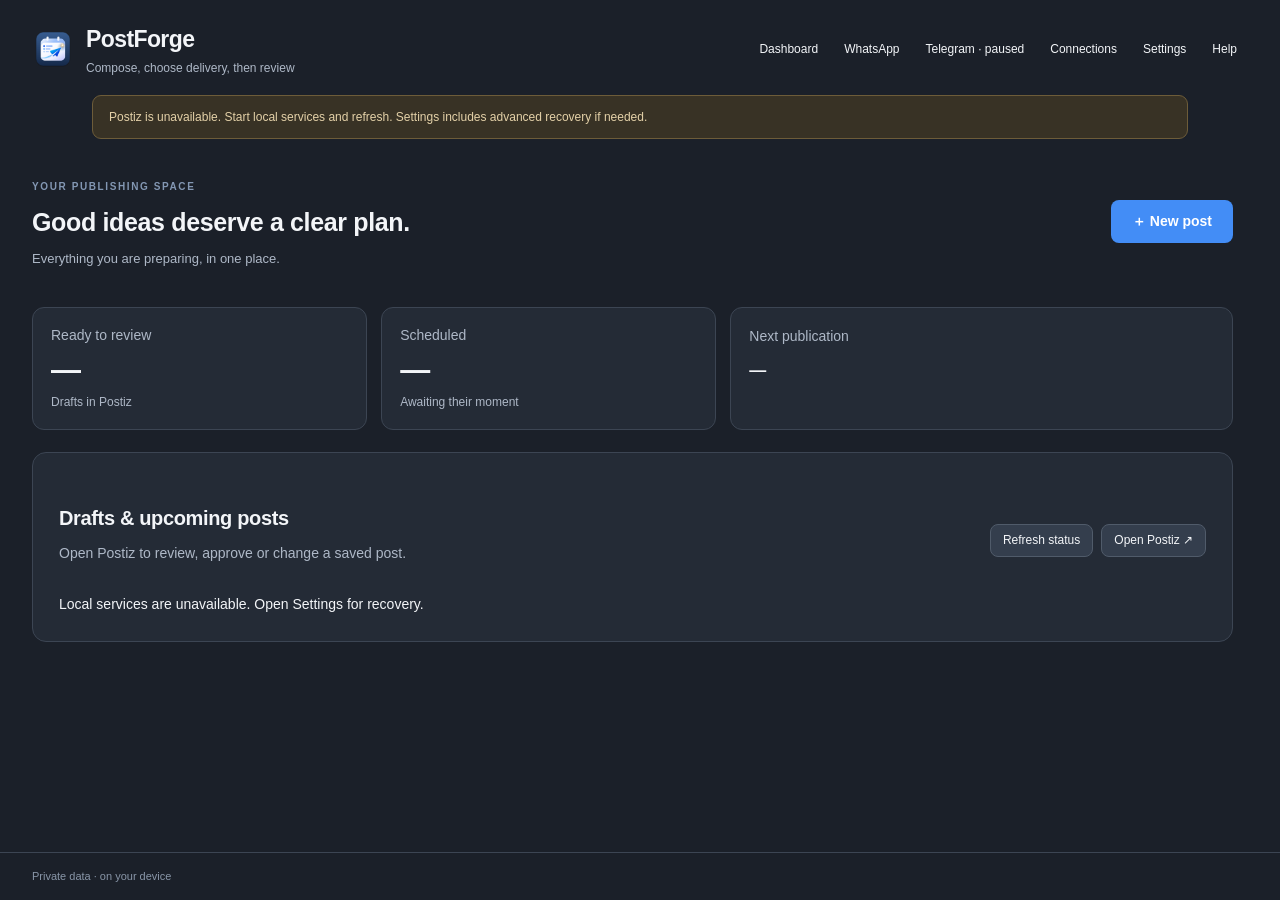
==== desktop/ui/index.html @ 0b1eefd8 "Open bundled Help directly with loading and retry feedback" ====
<!-- Copyright © 2026 Isaac Mateo Sarzosa Valencia and contributors. -->
<!-- SPDX-License-Identifier: GPL-3.0-or-later -->
<!doctype html>
<html lang="en">
<head>
  <meta charset="utf-8">
  <meta name="viewport" content="width=device-width,initial-scale=1">
  <title>PostForge Desktop</title>
  <link rel="stylesheet" href="style.css">
  <script src="dialogs.js" defer></script>
  <script src="media-preview.js" defer></script>
  <script src="network-links.js" defer></script>
  <script src="completion-timer.js" defer></script>
  <script src="app.js" defer></script>
</head>
<body>
<header>
  <div class="brand"><img src="mark.png" alt=""><div><h1>PostForge</h1><p id="subtitle"></p></div></div>
  <div class="tools">

    <button id="go-home" data-en="Dashboard" data-es="Inicio"></button><button id="whatsapp-open">WhatsApp</button><button id="telegram-open">Telegram</button><button id="connections-open" data-en="Connections" data-es="Conexiones"></button><button id="settings-open" data-en="Settings" data-es="Ajustes"></button><button id="help"></button>
  </div>
</header>
<nav id="steps" aria-label="Workflow"></nav>
<div id="notice" role="status" hidden></div>
<div id="baking-visual" role="status" aria-live="polite" hidden>
<svg viewBox="0 0 96 76" aria-hidden="true">
<g class="mix-whisk"><path d="M66 7 47 35 M70 10 51 38 M48 32C29 30 30 51 42 50C54 49 58 36 48 32Z M48 32C37 35 34 47 42 50 M48 32C49 40 46 47 42 50"/></g>
<path class="mix-bowl" d="M19 37C22 58 32 66 48 66S74 58 77 37"/>
<ellipse class="mix-rim" cx="48" cy="37" rx="29" ry="6"/>
<path class="mix-swirl" d="M27 39Q48 48 69 39"/>
<g class="mix-sparks"><path d="m18 14 1.5 4.5L24 20l-4.5 1.5L18 26l-1.5-4.5L12 20l4.5-1.5Z"/><path d="m80 22 1 3 3 1-3 1-1 3-1-3-3-1 3-1Z"/><path d="m40 6 1 3 3 1-3 1-1 3-1-3-3-1 3-1Z"/></g>
</svg><div><strong data-en="Baking your idea" data-es="Horneando tu idea"></strong><span data-en="Finding the right words" data-es="Buscando las palabras precisas"></span></div>
</div>
<main>
<button id="public-access-warning" class="callout" hidden></button>
<section id="home" class="page">
  <div class="home-banner"><div><span class="eyebrow" data-en="YOUR PUBLISHING SPACE" data-es="TU ESPACIO DE PUBLICACIÓN"></span><h2 data-en="Good ideas deserve a clear plan." data-es="Las buenas ideas merecen un buen plan."></h2><p data-en="Everything you are preparing, in one place." data-es="Todo lo que estás preparando, en un solo lugar."></p></div><button id="start-post" class="primary" data-en="＋ New post" data-es="＋ Nueva publicación"></button></div>
  <div id="health" class="health-row" aria-live="polite"></div>
  <div class="overview-grid">
    <button id="show-drafts" class="stat"><span data-en="Ready to review" data-es="Por revisar"></span><strong id="dash-drafts">—</strong><small data-en="Drafts in Postiz" data-es="Borradores en Postiz"></small></button>
    <button id="show-queue" class="stat"><span data-en="Scheduled" data-es="Programadas"></span><strong id="dash-queue">—</strong><small data-en="Awaiting their moment" data-es="Esperando su momento"></small></button>
    <div class="stat"><span data-en="Next publication" data-es="Próxima publicación"></span><strong id="dash-next" class="next-date">—</strong><small id="dash-updated"></small></div>
  </div>
  <details id="status-card" class="card" hidden><summary><span data-en="WhatsApp Status · review & approval" data-es="Estados de WhatsApp · revisión y aprobación"></span> <span id="status-count"></span></summary><div id="dashboard-status"></div><button id="wa-receipts" aria-expanded="false" aria-controls="wa-receipt-history" data-en="View delivery receipts" data-es="Ver recibos de entrega"></button><section id="wa-receipt-history" hidden>
<div class="history-filters"><label><span data-en="Period" data-es="Período"></span><select id="receipt-period"><option value="30" data-en="Last 30 days" data-es="Últimos 30 días"></option><option value="7" data-en="Last 7 days" data-es="Últimos 7 días"></option><option value="all" data-en="All saved history" data-es="Todo el historial guardado"></option></select></label>
<label><span data-en="Type" data-es="Tipo"></span><select id="receipt-kind"><option value="all" data-en="All types" data-es="Todos los tipos"></option><option value="video">Video</option><option value="image" data-en="Image" data-es="Imagen"></option><option value="text" data-en="Text" data-es="Texto"></option></select></label></div>
<div id="receipt-rows" aria-live="polite"></div><div class="history-pagination"><button id="receipt-prev" data-en="Previous" data-es="Anterior"></button><span id="receipt-page"></span><button id="receipt-next" data-en="Next" data-es="Siguiente"></button></div>
<p class="hint" data-en="Views depend on read receipts being enabled on both phones." data-es="Las vistas dependen de que ambos teléfonos tengan activadas las confirmaciones de lectura."></p></section></details>
  <article class="card"><div class="media-heading"><div><h2 data-en="Drafts & upcoming posts" data-es="Borradores y próximas publicaciones"></h2><p data-en="Open Postiz to review, approve or change a saved post." data-es="Abre Postiz para revisar, aprobar o cambiar una publicación guardada."></p></div><div class="dashboard-actions"><button id="reconnect"></button><button id="home-calendar" data-en="Open Postiz ↗" data-es="Abrir Postiz ↗"></button></div></div><div id="dashboard-posts" class="post-list"></div></article>
</section>

<section id="compose" class="page" hidden>
  <div class="workspace">
    <article class="card">
      <div class="section-title"><span class="number">1</span><div>
        <h2 data-en="What are we sharing?" data-es="¿Qué vamos a compartir?"></h2>
        <p data-en="Start with your message. Attach media if this post needs it." data-es="Empieza por tu mensaje. Adjunta archivos si esta publicación los necesita."></p>
      </div></div>
      <fieldset><legend data-en="Caption mode" data-es="Tipo de texto"></legend>
        <div class="segmented">
          <label><input type="radio" name="mode" value="idea" checked><span data-en="Generate a caption" data-es="Generar un texto"></span></label>
          <label><input type="radio" name="mode" value="exact"><span data-en="Use my caption" data-es="Usar mi texto"></span></label>
        </div>
      </fieldset>
      <label for="body" id="body-label"></label>
      <textarea id="body" rows="5"></textarea>
      <p class="hint" id="mode-hint"></p>
      <div class="media-heading"><h3 data-en="Media · optional" data-es="Archivos · opcional"></h3>
        <div><button id="add-media"></button><button id="clear-media"></button></div>
      </div>
      <div id="drop-zone" tabindex="0"><p id="drop-label"></p><ul id="media-list"></ul></div>
      <div id="media-preview-pane" class="media-preview" hidden>
<div class="media-preview-heading"><strong data-en="Media preview" data-es="Vista previa"></strong><select id="preview-file" aria-label="Preview file" hidden></select></div>
<video id="video-preview" controls playsinline preload="metadata" hidden></video><img id="image-preview" alt="Selected media" hidden>
<div class="media-preview-caption"><span id="media-preview-info"></span><button id="use-current-frame" data-en="Use current frame as cover" data-es="Usar este fotograma como portada" hidden></button></div>
</div>

    </article>
    <aside class="card quiet">
      <h2 data-en="A review comes first" data-es="Primero revisas"></h2>
      <ol>
        <li data-en="Write an idea or your finished caption." data-es="Escribe una idea o el texto terminado."></li>
        <li data-en="Choose destinations, time and formats." data-es="Elige destinos, hora y formatos."></li>
        <li data-en="Review before creating drafts or scheduling." data-es="Revisa antes de crear borradores o programar."></li>
      </ol>
      <div class="creative-note"><span>✦ ✧ ✦</span><h3 data-en="Your voice. A little spark." data-es="Tu voz. Un toque de chispa."></h3><p data-en="Bake a fresh caption, or keep the words you already love. Nothing leaves without your review." data-es="Hornea un texto nuevo o conserva las palabras que ya te encantan. Tú revisas antes de continuar."></p></div>
    </aside>
  </div>
</section>
<section id="delivery" class="page" hidden>
  <article class="card">
    <div class="section-title"><span class="number">2</span><div>
      <h2 data-en="Where and when?" data-es="¿Dónde y cuándo?"></h2>
      <p data-en="These choices become the plan you will review." data-es="Estas opciones forman el plan que vas a revisar."></p>
    </div></div>
    <div id="text-warning" class="callout" hidden></div>
    <fieldset><legend data-en="Destinations" data-es="Destinos"></legend><div id="destinations" class="destination-grid"></div><button id="select-all"></button></fieldset>
    <div class="form-grid">
      <label><span data-en="Local date and time" data-es="Fecha y hora local"></span><input id="post-at" type="datetime-local"><small id="zone"></small><button id="asap" type="button" data-en="Soon · +10 min" data-es="Pronto · +10 min"></button></label>
      <label><span data-en="Formats" data-es="Formatos"></span>
        <select id="placement">
          <option value="both" data-en="Posts and stories where supported" data-es="Publicaciones e historias compatibles"></option>
          <option value="feed" data-en="Posts only" data-es="Solo publicaciones"></option>
          <option value="story" data-en="Stories only" data-es="Solo historias"></option>
        </select>
      </label>
    </div>
    <div class="form-grid" id="network-options">
      <label id="youtube-options"><span data-en="YouTube format" data-es="Formato de YouTube"></span><select id="youtube-mode"><option value="auto" data-en="Automatic · vertical Shorts / horizontal video" data-es="Automático · vertical Short / horizontal video"></option><option value="shorts" data-en="Shorts · trim to 2:59 if longer" data-es="Shorts · recorta a 2:59 si dura más"></option><option value="regular" data-en="Regular video · no trim" data-es="Video normal · sin recortar"></option></select><small id="youtube-route-hint"></small></label>
      <label id="wa-text-options"><span data-en="WhatsApp text Status background" data-es="Fondo del Estado de texto de WhatsApp"></span><input id="wa-background" type="color" value="#128C7E"><small data-en="Applies to text-only Status, after approval." data-es="Se aplica a los Estados solo de texto, después de aprobarlos."></small></label>
    </div>
    <details>
      <summary data-en="Caption and cover options" data-es="Opciones del texto y la portada"></summary>
      <div class="form-grid">
        <label><span data-en="Business hashtag · optional" data-es="Etiqueta del negocio · opcional"></span><input id="final-tag" type="text"><small data-en="Added after the other relevant hashtags." data-es="Se añade después de las otras etiquetas del tema."></small></label>
        <div id="cover-options">
          <label for="cover-second" data-en="Cover frame · seconds" data-es="Fotograma de portada · segundos"></label>
          <input id="cover-second" type="number" min="0" step=".1" placeholder="12.5">
          <div class="actions"><button id="cover-image"></button><button id="cover-clear"></button></div>
          <small id="cover-name"></small>
<div id="cover-preview-box" class="cover-preview"><img id="cover-preview" alt="Selected cover" hidden><p id="cover-preview-status" role="status"></p></div>
        </div>
      </div>
    </details>

  </article>
</section>
<section id="review" class="page" hidden>
  <div class="workspace review-grid">
    <article class="card">
      <div class="section-title"><span class="number">3</span><h2 data-en="Review the plan" data-es="Revisa el plan"></h2></div>
      <div id="plan-meta"></div>
      <label><span data-en="Publication date and time" data-es="Fecha y hora de publicación"></span><input id="review-post-at" type="datetime-local"></label>
      <div class="actions wrap"><button id="review-save-time" data-en="Update time" data-es="Actualizar hora"></button><button id="review-asap" data-en="In 10 minutes" data-es="En 10 minutos"></button></div>
      <small data-en="Changing the time keeps your captions, title and cover." data-es="Cambiar la hora conserva los textos, el título y la portada."></small><div id="warnings"></div><button id="edit-inputs"></button>
    </article>
    <article class="card">
      <div class="copy-toolbar"><h2 data-en="Caption" data-es="Texto"></h2><div>
        <button id="previous" aria-label="Previous caption">‹</button><span id="version"></span><button id="next" aria-label="Next caption">›</button>
      </div></div>
      <div id="copy"></div>
      <div id="caption-editor" hidden><textarea id="edited" rows="7"></textarea><div class="actions"><button id="save-caption"></button><button id="cancel-edit"></button></div></div>
      <div class="actions wrap"><button id="another"></button><button id="edit-caption"></button></div>
      <div class="finish">
        <p data-en="Choose how this plan should continue." data-es="Elige cómo quieres continuar con este plan."></p>

        <small data-en="Drafts require a separate WhatsApp approval. Schedule directly approves all selected destinations." data-es="Los borradores requieren aprobar WhatsApp por separado. Programar directamente aprueba todos los destinos seleccionados."></small>
      </div>
    </article>
  </div>
</section>
<section id="receipt" class="page" hidden>
  <article class="card">
    <div class="success-mark" aria-hidden="true">✓</div><h2 id="receipt-title" tabindex="-1"></h2><div id="receipt-content"></div>
    <div id="receipt-return" hidden><p id="receipt-countdown" aria-live="off"></p><progress id="receipt-progress" max="8" value="8" aria-label="Return to dashboard"></progress><button id="receipt-stay" data-en="Stay here" data-es="Quedarme aquí"></button></div>
    <div class="actions wrap"><button id="receipt-dashboard" class="primary" data-en="Go to Dashboard" data-es="Ir al inicio"></button><button id="new-plan"></button><button id="calendar"></button><button id="approve-status"></button></div>
  </article>
</section>
</main>
<section id="workflow-actions" aria-label="Next step" hidden>
  <div><strong id="workflow-next-title"></strong><small id="workflow-next-detail"></small></div>
  <div id="compose-actions" class="actions"><button id="to-delivery" class="primary"></button></div>
  <div id="delivery-actions" class="actions"><button id="back-compose"></button><button id="bake" class="primary"></button></div>
  <div id="review-actions" class="actions wrap"><button id="create" class="primary"></button><button id="schedule"></button></div>
</section>
<div id="selection-feedback" role="status" aria-live="polite" hidden></div>
<footer><span id="workspace-status"></span><button id="new"></button></footer>
<dialog hidden role="dialog" id="network-dialog" aria-labelledby="network-title">
<h2 id="network-title" data-en="Public URL & tunnel" data-es="URL pública y túnel"></h2>
<p data-en="The gateway login remains enabled for every provider. Switching the URL signs you out of the gateway and requires updating OAuth callbacks in your developer apps." data-es="El acceso del gateway se mantiene con cualquier proveedor. Cambiar la URL cierra la sesión del gateway y requiere actualizar las URL de redirección OAuth en tus apps de desarrollador."></p>
<div id="network-result" class="callout" role="status"></div>
<div class="settings-field"><label for="network-current" data-en="Current public URL" data-es="URL pública actual"></label><span class="url-copy-row"><input id="network-current" readonly><button id="network-copy" type="button" data-en="Copy link" data-es="Copiar enlace"></button></span></div>
<p id="network-detected" class="hint" hidden></p>
<p id="network-copy-feedback" class="copy-feedback" role="status" aria-live="polite" aria-atomic="true"></p>
<label class="settings-field"><span data-en="Provider" data-es="Proveedor"></span><select id="network-provider"><option value="trycloudflare" data-en="TryCloudflare · temporary URL" data-es="TryCloudflare · URL temporal"></option><option value="cloudflare" data-en="Cloudflare · my own domain" data-es="Cloudflare · mi propio dominio"></option><option value="ngrok">ngrok</option></select></label>
<p id="network-hint" class="hint"></p>
<div id="network-custom-fields" hidden>
<label class="settings-field"><span data-en="Your domain · saved when switching back" data-es="Tu dominio · se conserva al volver al modo temporal"></span><input id="network-domain" placeholder="https://postiz.example.com" autocomplete="off"></label>
<label class="settings-field"><span data-en="Cloudflare tunnel token · blank keeps the saved token" data-es="Token del túnel de Cloudflare · déjalo vacío para conservar el guardado"></span><input id="network-token" type="password" autocomplete="new-password"></label>
<p data-en="Create a named tunnel in Cloudflare and route your hostname to http://postforge-gateway:8080. This setup requires a domain on Cloudflare. The token stays private and travels in encrypted backups." data-es="Crea un túnel con nombre en Cloudflare y dirige tu dominio a http://postforge-gateway:8080. Esta opción requiere un dominio en Cloudflare. El token permanece privado y se incluye en los respaldos cifrados."></p></div>
<label id="network-ngrok-fields" class="settings-field" hidden><span data-en="Saved ngrok hostname" data-es="Dominio guardado de ngrok"></span><input id="network-ngrok-domain" autocomplete="off"></label>
<details><summary data-en="OAuth callbacks after a URL change" data-es="Redirecciones OAuth después de cambiar la URL"></summary><p data-en="Existing channel tokens may remain usable, but reconnecting requires the new redirect URI in each provider console. Updating the URL here cannot edit Google, Meta or TikTok developer settings for you." data-es="Los tokens existentes pueden seguir funcionando, pero para reconectar necesitas la nueva URI de redirección en cada consola. Cambiar la URL aquí no modifica por sí solo las apps de Google, Meta o TikTok."></p><div id="network-callbacks"></div></details>
<div class="actions wrap"><button id="network-check" data-en="Check access" data-es="Comprobar acceso"></button><button id="network-rotate" data-en="Rotate temporary URL" data-es="Rotar URL temporal"></button><button id="network-apply" class="primary" data-en="Apply configuration" data-es="Aplicar configuración"></button><button id="network-close" data-en="Done" data-es="Listo"></button></div>
</dialog>
<dialog hidden role="dialog" id="app-settings" aria-labelledby="settings-title">
<h2 id="settings-title" data-en="Settings & connections" data-es="Ajustes y conexiones"></h2>
<div class="settings-row"><label for="language" data-en="Language" data-es="Idioma"></label><select id="language" aria-label="Language"><option value="en">English</option><option value="es">Español (Ecuador)</option></select></div>
<div class="settings-row"><div><strong data-en="Public access" data-es="Acceso público"></strong><small data-en="Tunnel provider, URL rotation and your own domain" data-es="Proveedor del túnel, rotación de URL y dominio propio"></small></div><button id="network-open" data-en="Configure network" data-es="Configurar red"></button></div>
<div class="settings-section"><h3 data-en="App & data" data-es="App y datos"></h3>
<div class="settings-row"><div><strong data-en="Updates" data-es="Actualizaciones"></strong><small data-en="Check the app and local services" data-es="Revisa la app y los servicios locales"></small></div><button id="updates-open" data-en="Check for updates" data-es="Buscar actualizaciones"></button></div>
<div class="settings-row"><div><strong data-en="Backup & Move" data-es="Respaldo y traslado"></strong><small data-en="Export or restore an encrypted backup" data-es="Exporta o restaura un respaldo cifrado"></small></div><div class="actions"><button id="backup-open" data-en="Create backup" data-es="Crear respaldo"></button><button id="backup-import-open" data-en="Restore backup" data-es="Restaurar respaldo"></button></div></div>
<div class="settings-row"><div><strong data-en="Drafts & queue" data-es="Borradores y cola"></strong><small data-en="Review unpublished items before removing them" data-es="Revisa los elementos pendientes antes de eliminarlos"></small></div><button id="cleanup"></button></div>
</div>
<details><summary data-en="Advanced · installation folder" data-es="Avanzado · carpeta de instalación"></summary><p data-en="Locate an existing PostForge installation folder only. To open a .pfbackup file, use Restore backup above. Services, credentials and media must belong to the same installation." data-es="Localiza únicamente una carpeta de instalación existente de PostForge. Para abrir un archivo .pfbackup, usa Restaurar respaldo arriba. Los servicios, las credenciales y los archivos deben pertenecer a la misma instalación."></p><button id="workspace"></button><p id="storage-location" class="hint"></p></details>
<div class="actions end"><button id="settings-close" data-en="Done" data-es="Listo"></button></div>
</dialog>
<dialog hidden role="dialog" id="whatsapp-settings" aria-labelledby="whatsapp-title">
<h2 id="whatsapp-title" data-en="Connect WhatsApp" data-es="Conecta WhatsApp"></h2>
<div id="wa-state" class="callout" role="status"></div>
<p data-en="On your phone: WhatsApp → Settings → Linked devices → Link a device. Scan the QR here. An existing working session is kept." data-es="En tu teléfono: WhatsApp → Ajustes → Dispositivos vinculados → Vincular un dispositivo. Escanea el QR aquí. Se conserva una sesión que ya funciona."></p>
<img id="wa-qr" alt="WhatsApp pairing QR" hidden><div id="wa-feedback" role="status"></div>
<details class="audience-settings"><summary data-en="Status audience" data-es="Audiencia de los Estados"></summary>
<p class="hint" data-en="The default applies to new plans. Already queued plans keep their audience. Sending to all contacts can take several minutes per video segment." data-es="El valor predeterminado se aplica a los planes nuevos. Los que ya están en cola conservan su audiencia. El envío a todos los contactos puede tardar varios minutos por cada parte del video."></p>
<label for="wa-audience" data-en="Default audience" data-es="Audiencia predeterminada"></label><select id="wa-audience"><option value="all" data-en="All contacts" data-es="Todos los contactos"></option><option value="test" data-en="Selected contacts" data-es="Contactos seleccionados"></option></select>
<label id="wa-recipient-field"><span data-en="Phone numbers with country code · separated by commas" data-es="Números con código de país · separados por comas"></span><textarea id="wa-recipients" rows="2" placeholder="+593…"></textarea></label>
<button id="wa-audience-save" data-en="Save audience" data-es="Guardar audiencia"></button><p id="wa-audience-result" role="status"></p></details>
<div class="actions between"><button id="wa-refresh" data-en="Get / refresh QR" data-es="Obtener / renovar QR"></button><button id="wa-close" data-en="Done" data-es="Listo"></button></div>
</dialog>

<dialog hidden role="dialog" id="modal" aria-labelledby="modal-title">
  <h2 id="modal-title"></h2><div id="modal-body"></div>
  <div class="actions end"><button id="modal-cancel"></button><button id="modal-confirm" class="primary"></button></div>
</dialog>
<dialog hidden role="dialog" id="telegram-settings" aria-labelledby="telegram-title">
  <h2 id="telegram-title" data-en="Telegram · your installation" data-es="Telegram · tu instalación"></h2>
  <div id="telegram-feedback" role="status"></div>
  <div class="telegram-body">
  <p data-en="Optional. Use your own dedicated bot; PostForge has no shared global bot. Only the private owner selected here can control it." data-es="Opcional. Usa tu propio bot dedicado; PostForge no tiene un bot global compartido. Solo la cuenta privada que elijas aquí podrá controlarlo."></p>
  <div id="telegram-summary" class="callout" role="status"></div>
  <label class="toggle"><input id="telegram-enabled" type="checkbox"><span data-en="Enable Telegram on this computer" data-es="Activar Telegram en este equipo"></span></label>
  <div class="settings-field">
    <label for="telegram-token" data-en="BotFather token" data-es="Token de BotFather"></label>
    <input id="telegram-token" type="password" autocomplete="new-password" spellcheck="false">
    <small data-en="Create a dedicated bot with /newbot in @BotFather. Leave this field empty to keep a saved token. The saved token is never displayed." data-es="Crea un bot dedicado con /newbot en @BotFather. Deja este campo vacío para conservar el token guardado. El token guardado nunca se muestra."></small>
    <button id="telegram-inspect" data-en="Validate bot" data-es="Validar bot"></button>
  </div>
  <div class="settings-field">
    <label for="telegram-owner" data-en="Authorized private owner · Telegram numeric ID" data-es="Cuenta privada autorizada · ID numérico de Telegram"></label>
    <input id="telegram-owner" inputmode="numeric" autocomplete="off">
    <small data-en="Open your bot in Telegram, send /start, then find your account below. If changing an active bot's owner, disable and save first. Groups are not authorized." data-es="Abre tu bot en Telegram, envía /start y busca tu cuenta aquí abajo. Para cambiar el propietario de un bot activo, primero desactívalo y guarda. No se autorizan grupos."></small>
    <button id="telegram-detect" data-en="Find my private account" data-es="Buscar mi cuenta privada"></button>
    <select id="telegram-owners" aria-label="Detected private accounts" hidden></select>
  </div>
  <div class="form-grid">
    <label><span data-en="Bot language" data-es="Idioma del bot"></span><select id="telegram-language"><option value="en">English</option><option value="es">Español (Ecuador)</option></select></label>
    <label><span data-en="Heartbeat · minutes" data-es="Aviso de actividad · minutos"></span><input id="telegram-heartbeat" type="number" min="0" max="1440" step="1"><small data-en="0 = off. Otherwise 5–1440 minutes." data-es="0 = apagado. Si lo activas, de 5 a 1440 minutos."></small></label>
  </div>
  <p class="hint" data-en="Settings, including the secret token, are stored in the private .env and included in encrypted credentials backups. Restores keep Telegram paused until you confirm the old host is stopped. Keep group privacy enabled; no public webhook or inline mode is required." data-es="Los ajustes, incluido el token secreto, se guardan en el .env privado y viajan en los respaldos cifrados de credenciales. Al restaurar, Telegram queda en pausa hasta confirmar que el equipo anterior está detenido. Mantén activa la privacidad de grupos; no necesitas webhook público ni modo inline."></p>
  </div>
  <div class="actions end settings-actions"><button id="telegram-close" data-en="Close" data-es="Cerrar"></button><button id="telegram-save" class="primary" data-en="Save settings" data-es="Guardar ajustes"></button></div>
</dialog>

<dialog hidden role="dialog" id="help-dialog" aria-labelledby="help-title">
<h2 id="help-title" data-en="PostForge Help" data-es="Ayuda de PostForge"></h2>
<div class="backup-modes" role="group" aria-label="Guides"><button id="help-quick" aria-pressed="true" data-en="Quick guide" data-es="Guía rápida"></button><button id="help-technical" aria-pressed="false" data-en="Technical guide" data-es="Guía técnica"></button></div>
<p id="help-feedback" role="status"></p><button id="help-retry" hidden data-en="Try again" data-es="Volver a intentar"></button>
<div id="help-body" aria-busy="false"></div>
<div class="actions end"><button id="help-close" data-en="Close" data-es="Cerrar"></button></div>
</dialog>

<dialog hidden role="dialog" id="backup-dialog" aria-labelledby="backup-title">
<h2 id="backup-title" data-en="Backup & Move" data-es="Respaldo y traslado"></h2>
<p data-en="Your posts, media, credentials and gateway travel together in one encrypted file. Keep its passphrase somewhere safe." data-es="Las publicaciones, archivos, credenciales y el acceso seguro viajan juntos en un archivo cifrado. Guarda su contraseña en un lugar seguro."></p>
<input id="backup-mode" type="hidden" value="export">
<div class="backup-modes" role="group" aria-label="Backup action"><button id="backup-export-mode" aria-pressed="true" data-en="Create backup" data-es="Crear respaldo"></button><button id="backup-inspect-mode" aria-pressed="false" data-en="Restore backup" data-es="Restaurar respaldo"></button></div>
<p id="backup-instructions" class="hint"></p>
<button id="backup-pick" data-en="Choose destination" data-es="Elegir destino"></button><p id="backup-path" class="hint"></p>
<label><span data-en="Passphrase · at least 12 characters" data-es="Contraseña · al menos 12 caracteres"></span><input id="backup-password" type="password" autocomplete="new-password"></label>
<label id="backup-confirm-row"><span data-en="Confirm passphrase" data-es="Confirma la contraseña"></span><input id="backup-confirm" type="password" autocomplete="new-password"></label>
<progress id="backup-progress" value="0" max="100" hidden></progress><p id="backup-stage" role="status"></p><div id="backup-result"></div>
<label id="backup-replace-row" hidden><input id="backup-replace" type="checkbox"><span data-en="Replace existing local Postiz data (a rollback backup is created first)." data-es="Reemplazar los datos locales de Postiz (primero se crea un respaldo de recuperación)."></span></label>
<label id="backup-old-host-row" hidden><input id="backup-old-host" type="checkbox"><span data-en="The previous publishing host is stopped." data-es="El equipo que publicaba anteriormente está detenido."></span></label>
<div class="actions between"><button id="backup-close" data-en="Close" data-es="Cerrar"></button><button id="backup-start" class="primary" data-en="Create backup" data-es="Crear respaldo"></button><button id="backup-restore" class="primary" hidden data-en="Restore this backup" data-es="Restaurar este respaldo"></button></div>
</dialog>
<dialog hidden role="dialog" id="connections-dialog" aria-labelledby="connections-title"><h2 id="connections-title" data-en="Channel connections" data-es="Conexiones de los canales"></h2><p class="hint" data-en="Connection status and token validity reported by Postiz. Publishing results appear in the history." data-es="Estado de conexión y vigencia de los tokens que registra Postiz. Los resultados de publicación aparecen en el historial."></p><div id="connection-rows"></div><p id="connection-checked" class="hint"></p><div class="actions between"><button id="connections-refresh" data-en="Check &amp; renew" data-es="Revisar y renovar"></button><button id="connections-close" data-en="Done" data-es="Listo"></button></div></dialog>
</body>
</html>
---- desktop/ui/style.css ----
/* Copyright © 2026 Isaac Mateo Sarzosa Valencia and contributors. */
/* SPDX-License-Identifier: GPL-3.0-or-later */
:root { color-scheme:dark; --bg:#1b2029; --panel:#242b36; --field:#1c222c; --border:#3c4553; --muted:#aeb8c7; --ink:#f3f5f8; --blue:#438df6; }
* { box-sizing:border-box; }
html { height:100%; }
body { margin:0; height:100vh; height:100dvh; display:flex; flex-direction:column; overflow:hidden; background:var(--bg); color:var(--ink); font:14px/1.5 -apple-system,BlinkMacSystemFont,"Segoe UI",sans-serif; -webkit-font-smoothing:antialiased; }
header,footer,main,nav,#notice,#baking-visual { max-width:1160px; margin:0 auto; width:100%; }
body > header,body > footer,body > nav,#notice,#baking-visual { flex-shrink:0; }
header { display:flex; align-items:center; justify-content:space-between; gap:20px; padding:22px 32px 18px; }
h1 { font-size:23px; font-weight:650; letter-spacing:-.6px; margin:0; }
h2 { font-size:20px; font-weight:650; letter-spacing:-.35px; margin:0 0 10px; }
h3 { font-size:14px; font-weight:600; margin:0; }
p { color:var(--muted); margin:0 0 14px; }
small,.hint { color:var(--muted); font-size:12px; }
.brand,.tools,.actions,.media-heading,.copy-toolbar,.section-title { display:flex; align-items:center; gap:12px; }
.brand { flex-shrink:0; }
.brand img { width:42px; height:42px; border-radius:10px; }
.brand p { margin:2px 0 0; font-size:12px; }
.tools { flex-wrap:wrap; justify-content:flex-end; gap:4px; }
button,input,select,textarea { font:inherit; }
button { cursor:pointer; color:var(--ink); background:#343e4d; border:1px solid #505b6a; border-radius:8px; padding:8px 14px; font-weight:500; line-height:1.4; transition:background .15s,border-color .15s; }
button:hover:not(:disabled) { background:#414e60; border-color:#748299; }
button:disabled { opacity:.4; cursor:default; }
button.primary { color:white; background:var(--blue); border-color:transparent; padding:11px 20px; font-weight:600; }
button.primary:hover:not(:disabled) { background:#5d9ffa; }
button:focus-visible,input:focus-visible,select:focus-visible,textarea:focus-visible,summary:focus-visible { outline:3px solid #8dbaff; outline-offset:3px; }
.tools button { background:transparent; border-color:transparent; padding:7px 10px; font-size:12px; }
.tools button:hover:not(:disabled) { background:#ffffff0c; }
.tools .ready { color:#8fd6ad; }
.tools .ready:hover { background:#8fd6ad10; }
input,select,textarea { background:var(--field); border:1px solid #536073; border-radius:8px; color:var(--ink); padding:10px 12px; max-width:100%; }
textarea { display:block; width:100%; min-height:130px; max-height:300px; resize:vertical; margin:10px 0; line-height:1.65; }
input[type=checkbox],input[type=radio] { accent-color:var(--blue); }
nav { display:flex; gap:4px; padding:0 32px 18px; }
nav button { flex:1; color:var(--muted); background:transparent; border:0; border-bottom:2px solid var(--border); border-radius:0; padding:10px 8px; font-size:12px; }
nav button.active { color:#a7cbff; border-bottom-color:var(--blue); }
nav button.complete { color:#9ac8b0; }
main { flex:1 1 auto; min-height:0; padding:4px 32px 24px; overflow-y:auto; overflow-x:hidden; scrollbar-gutter:stable; overscroll-behavior:contain; }
.page { margin-bottom:16px; }
.workspace { display:grid; grid-template-columns:minmax(0,1.8fr) minmax(230px,1fr); gap:24px; align-items:start; }
.workspace > *,.form-grid > * { min-width:0; }
.card { background:var(--panel); border:1px solid var(--border); border-radius:14px; padding:26px; }
.card + .card { margin-top:20px; }
.workspace > .card + .card { margin-top:0; }
.quiet { background:transparent; border-color:transparent; padding:26px 12px; }
.quiet h2 { font-size:16px; }
.quiet ol { padding-left:22px; margin:24px 0; }
.quiet li { color:var(--muted); padding-left:10px; margin-bottom:18px; line-height:1.65; }
.quiet li::marker { color:#7d8b9f; }
.creative-note { border-top:1px solid var(--border); margin-top:30px; padding-top:22px; }
.creative-note > span { display:none; }
.creative-note h3 { margin-bottom:10px; font-weight:500; }
.creative-note p { font-size:13px; }
.section-title { align-items:flex-start; gap:14px; margin-bottom:26px; }
.section-title h2 { margin-bottom:6px; }
.section-title p { font-size:13px; margin:0; }
.number { display:grid; place-items:center; flex:none; width:28px; height:28px; border:1px solid #637690; border-radius:50%; font-size:13px; font-weight:600; color:#bacce5; }
fieldset { border:0; padding:0; margin:0 0 24px; min-width:0; }
legend { font-size:12px; font-weight:600; color:var(--muted); margin-bottom:12px; }
.segmented { display:flex; flex-wrap:wrap; gap:10px; }
.segmented label { display:flex; align-items:center; gap:12px; flex:1; min-width:190px; padding:13px 16px; border:1px solid var(--border); border-radius:9px; cursor:pointer; line-height:1.45; }
.segmented input { margin:0; flex:none; width:16px; height:16px; padding:0; }
.segmented label:has(input:checked) { background:#30435e; border-color:#7297c7; }
.segmented label:has(input:focus-visible) { outline:3px solid #8dbaff; outline-offset:3px; }
.media-heading { justify-content:space-between; flex-wrap:wrap; margin-top:24px; }
.media-heading button { font-size:12px; padding:7px 12px; }
.media-heading > div:has(button),.dashboard-actions { display:flex; gap:8px; align-items:center; }
#drop-zone { margin:12px 0 24px; padding:16px; border:1px dashed #536073; border-radius:9px; }
#drop-zone p { margin:0; font-size:12px; }
#media-list { padding-left:20px; font-size:12px; overflow-wrap:anywhere; }
#media-list:empty { display:none; }
.end { justify-content:flex-end; }.between { justify-content:space-between; }.wrap { flex-wrap:wrap; }
.destination-grid { display:grid; grid-template-columns:repeat(auto-fit,minmax(220px,1fr)); gap:10px; margin-bottom:12px; }
.destination { display:flex; align-items:flex-start; gap:12px; border:1px solid var(--border); border-radius:9px; padding:14px; cursor:pointer; }
.destination > input { flex:none; margin:4px 0 0; }
.destination small { display:block; margin-top:3px; }
.destination.disabled { opacity:.45; }
.destination:has(input:checked) { background:#2b3b50; border-color:#6682a8; }
.form-grid { display:grid; grid-template-columns:1fr 1fr; gap:24px; margin:24px 0; }
.form-grid label > span { display:block; font-weight:500; margin-bottom:8px; }
.form-grid input,.form-grid select { width:100%; }
.form-grid small { display:block; margin-top:7px; }
#asap { margin-top:10px; padding:6px 10px; font-size:12px; }
#wa-background { padding:3px; height:40px; }
#cover-options .actions { margin:10px 0; }
details { border-top:1px solid var(--border); padding-top:16px; margin:20px 0; }
summary { cursor:pointer; color:#b8c9df; font-weight:500; }
.callout,#notice { background:#383225; border:1px solid #6d5c39; color:#e4d1a8; border-radius:9px; padding:12px 16px; font-size:12px; margin-bottom:16px; }
#notice { width:calc(100% - 64px); max-width:1096px; max-height:100px; overflow-y:auto; white-space:pre-wrap; }
#notice.busy { background:#253448; color:#bed3ed; border-color:#465c78; }
.review-grid { grid-template-columns:minmax(260px,1fr) minmax(0,1.8fr); }
#plan-meta p { margin-bottom:12px; }#plan-meta ul { padding-left:20px; }#plan-meta li { padding-left:7px; margin-bottom:8px; }
#warnings { font-size:12px; color:#dfc48f; white-space:pre-wrap; margin:20px 0; }
.copy-toolbar { justify-content:space-between; margin-bottom:18px; }.copy-toolbar h2 { margin:0; }
.copy-toolbar button { padding:2px 10px; font-size:21px; }
#version { font-size:12px; margin:0 10px; }
#copy { white-space:pre-wrap; overflow-wrap:anywhere; overflow-y:auto; scrollbar-gutter:stable; max-height:clamp(130px,calc(100dvh - 410px),500px); }
.copy-primary { padding:18px; margin-bottom:18px; background:#1d2430; border-radius:10px; line-height:1.75; }
.platform-copy { padding:16px; background:#1d2430; border-radius:10px; margin:18px 0; }.platform-copy h3 { color:var(--muted); margin-bottom:10px; }.platform-copy p { color:var(--ink); }
#copy details p { padding-top:12px; }
.finish { margin-top:22px; border-top:1px solid var(--border); padding-top:18px; }
.finish p { font-size:12px; margin-bottom:12px; }.finish small { display:block; margin-top:12px; }.finish .primary { min-width:180px; }
#compose .card > .actions:last-child,#delivery .card > .actions:last-child,.finish { position:sticky; bottom:-26px; z-index:2; background:var(--panel); padding:16px 0; box-shadow:0 -10px 12px var(--panel); }
#bake,#create { min-height:44px; font-size:15px; }
#receipt-content { white-space:pre-wrap; margin:20px 0; }
.home-banner { display:flex; align-items:center; justify-content:space-between; flex-wrap:wrap; gap:20px; padding:16px 0 10px; }
.eyebrow { color:#8397b3; font-size:10px; letter-spacing:1.6px; font-weight:600; }
.home-banner h2 { font-size:25px; margin:8px 0; }.home-banner p { font-size:13px; margin:0; }
.health-row { display:flex; flex-wrap:wrap; gap:10px; margin:14px 0; }.health-pill { color:#9bceb0; font-size:12px; }.health-pill.waiting { color:#d2bc90; }
.overview-grid { display:grid; grid-template-columns:1fr 1fr 1.5fr; gap:14px; margin-bottom:22px; }
.stat { display:flex; flex-direction:column; align-items:flex-start; text-align:left; gap:5px; color:var(--muted); background:var(--panel); border:1px solid var(--border); border-radius:12px; padding:18px; }
.stat strong { color:var(--ink); font-size:30px; line-height:1.3; font-weight:600; }.stat small { font-weight:400; }.stat .next-date { font-size:17px; margin:8px 0; }
#status-card { padding:16px 22px; margin:0 0 20px; }#status-card > summary { font-size:13px; }
.post-list { margin-top:16px; }.post-row { display:flex; align-items:flex-start; gap:16px; padding:16px 0; border-top:1px solid var(--border); font-size:13px; }.post-row > div { min-width:0; }.post-row strong,.post-row p { overflow-wrap:anywhere; }.post-row p { margin:6px 0; }.post-row > button { flex-shrink:0; }
.post-badge { flex:none; min-width:74px; padding:4px 8px; border-radius:5px; font-size:10px; background:#3b3644; color:#d8bad5; text-align:center; }.post-badge.queue { background:#2c3b50; color:#b2d0f7; }.post-badge.error { background:#493c28; color:#e5c88c; }
.dashboard-empty { padding:24px 0; text-align:center; font-size:13px; }
footer { display:flex; align-items:center; justify-content:space-between; gap:16px; padding:12px 32px; border-top:1px solid var(--border); background:var(--bg); color:#8996a8; font-size:11px; min-height:48px; }
footer button { background:transparent; border-color:transparent; color:var(--muted); font-size:12px; padding:5px 8px; }
dialog { color:var(--ink); background:var(--panel); border:1px solid #566174; border-radius:15px; width:calc(100% - 40px); max-width:620px; max-height:calc(100vh - 32px); max-height:calc(100dvh - 32px); overflow-y:auto; overscroll-behavior:contain; padding:26px; box-shadow:0 20px 90px #0006; }
dialog::backdrop { background:#0007; }dialog p { white-space:pre-wrap; }dialog select { max-width:100%; }
dialog > .actions:last-child { position:sticky; bottom:-26px; background:var(--panel); padding:16px 0 0; box-shadow:0 -10px 12px var(--panel); z-index:2; }
#modal-body { overflow-wrap:anywhere; }.help-document { max-height:60vh; overflow:auto; }.help-document pre { white-space:pre-wrap; padding:14px; background:var(--field); border-radius:8px; }
.settings-section { margin-top:28px; }.settings-section > h3 { color:var(--muted); font-size:12px; margin-bottom:10px; }
.settings-row { display:flex; align-items:center; justify-content:space-between; gap:24px; padding:16px 0; border-bottom:1px solid var(--border); }.settings-row > div { min-width:0; }.settings-row strong { font-weight:500; }.settings-row small { display:block; margin-top:4px; }.settings-row > button { flex-shrink:0; font-size:12px; }
#language { font-size:12px; width:180px; }#storage-location { overflow-wrap:anywhere; margin-top:14px; }
#wa-qr { display:block; width:100%; max-width:270px; margin:20px auto; padding:16px; background:white; border-radius:10px; }#wa-state.connected { background:#283c32; color:#b3dcc1; border-color:#526e5c; }
#telegram-settings { max-width:760px; }#telegram-settings[open] { display:flex; flex-direction:column; overflow:hidden; }#telegram-settings .telegram-body { overflow-y:auto; min-height:0; padding-right:10px; }#telegram-settings .settings-actions { flex-shrink:0; border-top:1px solid var(--border); padding-top:16px; }
.settings-field { margin:22px 0; }.settings-field > label { display:block; font-weight:500; margin-bottom:8px; }.settings-field > input { display:block; width:100%; }.settings-field small { display:block; margin:8px 0; }.settings-field button { margin:4px 0; }#telegram-summary small { display:block; }.toggle { display:flex; align-items:center; gap:12px; }#telegram-feedback { white-space:pre-wrap; color:#b8cce6; margin:16px 0; }#telegram-feedback:empty { display:none; }
#backup-dialog label { display:block; margin:16px 0; }#backup-dialog label > input:not([type=checkbox]) { display:block; width:100%; margin-top:8px; }#backup-dialog progress { width:100%; accent-color:var(--blue); }#backup-result { white-space:pre-wrap; overflow-wrap:anywhere; }#backup-mode { display:block; width:100%; margin:16px 0; }
/* A compact vector whisk: restrained motion, three staggered glints, no loop at idle. */
#baking-visual { display:flex; align-items:center; justify-content:center; gap:16px; padding:10px 32px 18px; }
#baking-visual svg { width:64px; height:54px; flex:none; overflow:visible; }
#baking-visual strong { display:block; font-size:13px; font-weight:500; }#baking-visual span { display:block; font-size:12px; color:var(--muted); margin-top:2px; }
.mix-whisk { fill:none; stroke:#b8c7d9; stroke-width:2; stroke-linecap:round; stroke-linejoin:round; transform-origin:48px 38px; }
.mix-bowl,.mix-rim { fill:var(--bg); stroke:#8194ae; stroke-width:2; }.mix-rim { fill:none; }.mix-swirl { fill:none; stroke:#6ea7f5; stroke-width:1.5; }.mix-sparks { fill:#a3c8fa; }
[hidden] { display:none !important; }
@media(prefers-reduced-motion:no-preference) {
 .mix-whisk { animation:whisk-stir 1.1s ease-in-out infinite; }.mix-sparks path { animation:glint 1.8s ease-in-out infinite; transform-box:fill-box; transform-origin:center; }.mix-sparks path:nth-child(2) { animation-delay:-.6s; }.mix-sparks path:nth-child(3) { animation-delay:-1.2s; }.mix-swirl { animation:mixture 1.1s ease-in-out infinite; }
 @keyframes whisk-stir { 0%,100% { transform:translate(-3px,1px) rotate(-9deg); }50% { transform:translate(3px,-1px) rotate(8deg); } }@keyframes glint { 0%,100% { opacity:.2; transform:scale(.65); }45% { opacity:1; transform:scale(1); } }@keyframes mixture { 50% { opacity:.45; transform:translateY(1px); } }
}
@media(max-width:960px) { header { flex-wrap:wrap; gap:12px; }.workspace { grid-template-columns:1fr; }.quiet { display:none; }.review-grid { grid-template-columns:1fr 1.4fr; } }
@media(max-width:760px) { header,main,nav,footer { padding-left:20px; padding-right:20px; }.brand p { display:none; }.review-grid,.form-grid { grid-template-columns:1fr; }.overview-grid { grid-template-columns:1fr 1fr; gap:10px; }.overview-grid > :last-child { grid-column:1/-1; }.settings-row { gap:14px; flex-wrap:wrap; }.post-row { flex-wrap:wrap; }#notice { width:calc(100% - 40px); } }
@media(max-height:740px) { header { padding-top:12px; padding-bottom:12px; }.brand img { width:34px; height:34px; }h1 { font-size:21px; }nav { padding-bottom:12px; }.card { padding:20px; }.section-title { margin-bottom:20px; }.home-banner h2 { font-size:22px; }.stat { padding:12px; }.stat strong { font-size:25px; }textarea { min-height:100px; }#compose .card > .actions:last-child,#delivery .card > .actions:last-child { bottom:-20px; } }
.media-preview { margin:18px 0 24px; padding:16px; border:1px solid var(--border); border-radius:10px; }
.media-preview-heading,.media-preview-caption { display:flex; align-items:center; justify-content:space-between; flex-wrap:wrap; gap:10px; }
.media-preview-heading { margin-bottom:12px; font-size:12px; color:var(--muted); }
.media-preview-heading select { max-width:70%; font-size:12px; padding:5px 8px; }
.media-preview video,.media-preview > img { display:block; width:100%; max-height:280px; object-fit:contain; background:#11151c; border-radius:7px; }
.media-preview-caption { margin-top:12px; font-size:11px; color:var(--muted); }.media-preview-caption button { font-size:11px; padding:6px 10px; }
.cover-preview { margin-top:16px; padding:12px; background:var(--field); border-radius:9px; }
.cover-preview img { display:block; width:100%; max-height:200px; object-fit:contain; margin-bottom:10px; }
.cover-preview p { margin:0; font-size:12px; }
#modal-body { padding-top:16px; padding-bottom:20px; }
#modal-body > select,.help-picker select { display:block; width:100%; margin:14px 0 18px; }
.help-picker > label { display:block; font-size:13px; font-weight:500; }.help-picker > p { font-size:12px; margin-bottom:0; }
.help-document { padding:6px 10px 6px 2px; }.help-document h1 { font-size:22px; margin:12px 0 20px; }.help-document h2 { margin:28px 0 14px; }.help-document h3 { margin:22px 0 12px; }.help-document li { padding-left:8px; margin-bottom:8px; }
#wa-receipt-history { margin-top:20px; }.history-filters { display:flex; flex-wrap:wrap; gap:16px; margin-bottom:18px; }.history-filters label > span { display:block; font-size:12px; color:var(--muted); margin-bottom:7px; }.history-filters select { font-size:12px; }
.receipt-row { padding:14px 0; border-top:1px solid var(--border); }.receipt-row strong { font-size:12px; font-weight:500; }.receipt-row p { font-size:13px; margin:6px 0; }.history-pagination { display:flex; align-items:center; justify-content:space-between; gap:12px; margin:18px 0; font-size:12px; }
.audience-settings { margin:22px 0; }.audience-settings > p { margin-top:14px; }.audience-settings > label,.audience-settings > select { display:block; margin:12px 0; }.audience-settings textarea { min-height:70px; }
.connection-row { padding:16px 0; border-top:1px solid var(--border); display:flex; flex-wrap:wrap; align-items:center; justify-content:space-between; gap:10px; }.connection-row strong { font-size:13px; font-weight:500; }.connection-row small { display:block; width:100%; }.connection-ok { color:#9bceb0; font-size:12px; }.connection-attention { color:#e4c48d; font-size:12px; }#connection-checked { margin-top:18px; }

#network-dialog .settings-field { display:block; }
#network-dialog .settings-field > span { display:block; margin-bottom:9px; font-weight:500; }
#network-dialog select { width:100%; }
#network-callbacks code { overflow-wrap:anywhere; font-size:.85em; }
#public-access-warning { width:100%; text-align:left; margin-bottom:20px; color:var(--ink); }

.url-copy-row { display:flex; align-items:stretch; gap:10px; }
.url-copy-row > input { min-width:0; flex:1; width:100%; cursor:copy; transition:border-color .15s,background-color .15s; }
.url-copy-row > button { flex-shrink:0; min-width:112px; }
#network-current:hover,.copyable-url:hover { border-color:var(--blue); background:#36517330; }
#network-current.copied,.copyable-url.copied,#network-copy.copied { border-color:#63ca83; background:#2f855330; color:#91e6a9; }
.copy-feedback { min-height:1.4em; margin:8px 0 16px; color:#91e6a9; font-size:.9em; }
.callback-copy-row { display:grid; gap:8px; margin:18px 0; }
.copyable-url { width:100%; text-align:left; overflow-wrap:anywhere; white-space:normal; font-family:ui-monospace,monospace; font-size:.85em; line-height:1.5; cursor:copy; transition:border-color .15s,background-color .15s; }
@media(max-width:480px) { .url-copy-row { flex-wrap:wrap; }.url-copy-row > input { flex-basis:100%; } }

.copy-feedback.copy-error { color:#ffb4a8; }
#network-dialog .settings-field > .url-copy-row { display:flex; margin-bottom:0; font-weight:normal; }

/* The next step stays in one predictable place, outside the scrolling form. */
header,footer,main,nav,#baking-visual { max-width:1280px; }
#workflow-actions { flex:none; display:flex; align-items:center; justify-content:space-between; gap:24px; width:100%; max-width:1280px; margin:0 auto; padding:16px 32px; border-top:1px solid var(--border); background:var(--bg); box-shadow:0 -12px 28px #10141b40; }
#workflow-actions strong,#workflow-actions small { display:block; }
#workflow-actions strong { font-size:13px; font-weight:600; }
#workflow-actions small { margin-top:4px; }
#workflow-actions .primary { min-width:190px; min-height:48px; font-size:15px; }
#workflow-actions .actions { flex-shrink:0; }
.finish { position:static; box-shadow:none; padding-bottom:0; }
#copy { max-height:clamp(180px,calc(100dvh - 420px),1000px); }
.connection-renewal { color:#abc3df; font-size:12px; }
.cover-preview[data-state="ready"] { border:1px solid #527d65; background:#24382c; }
.cover-preview[data-state="ready"] p { color:#a8dfba; }
.cover-preview[data-state="pending"] { border:1px solid #526d8f; }
.cover-preview[data-state="error"] { border:1px solid #b76e63; }
#selection-feedback { position:fixed; bottom:130px; left:50%; transform:translateX(-50%); max-width:min(600px,calc(100% - 48px)); z-index:8; padding:14px 22px; border:1px solid #527d65; border-radius:12px; background:#24382c; color:#c0edce; box-shadow:0 8px 30px #0005; overflow-wrap:anywhere; }
#selection-feedback[data-state="error"] { background:#49302d; border-color:#b76e63; color:#ffd0c7; }
#receipt > .card { max-width:780px; margin:32px auto; padding:clamp(26px,5vh,60px); }
.success-mark { display:grid; place-items:center; width:52px; height:52px; border-radius:50%; background:#2a4935; color:#b7eac7; font-size:28px; margin-bottom:24px; }
#receipt-return { display:flex; flex-wrap:wrap; align-items:center; gap:14px; margin:24px 0; padding:18px 0; border-top:1px solid var(--border); border-bottom:1px solid var(--border); }
#receipt-countdown { flex-basis:100%; margin:0; }
#receipt-progress { flex:1; height:6px; accent-color:var(--blue); }
@media(min-height:850px) and (min-width:961px) {
  #compose .workspace { min-height:calc(100dvh - 280px); align-items:stretch; }
  #compose .workspace > .card:first-child { display:flex; flex-direction:column; }
  #body { min-height:clamp(160px,23dvh,300px); }
  .review-grid { min-height:calc(100dvh - 290px); align-items:stretch; }
}
@media(prefers-reduced-motion:no-preference) {
  #selection-feedback:not([hidden]) { animation:feedback-in .2s ease-out; }
  .success-mark { animation:success-in .3s ease-out; }
  @keyframes feedback-in { from { opacity:0; translate:0 8px; } to { opacity:1; translate:0 0; } }
  @keyframes success-in { from { opacity:0; scale:.85; } to { opacity:1; scale:1; } }
}
@media(max-width:850px) {
  #workflow-actions { padding:12px 20px; gap:12px; flex-wrap:wrap; }
  #workflow-actions > div:first-child { flex-basis:100%; }
  #workflow-actions > .actions { margin-left:auto; }
  #workflow-actions .primary { min-width:150px; }
}
@media(max-height:740px) { #workflow-next-detail { display:none; }#workflow-actions { padding-top:10px; padding-bottom:10px; }.success-mark { margin-bottom:16px; } }
#receipt-progress { min-width:40px; }
@media(max-width:850px) { #workflow-actions .actions { flex-wrap:wrap; justify-content:flex-end; } }

.backup-modes { display:flex; gap:12px; margin:20px 0 12px; }
.backup-modes button { flex:1; min-height:44px; }
.backup-modes button[aria-pressed=true] { background:var(--blue); color:white; border-color:var(--blue); }
#backup-instructions { line-height:1.6; margin-bottom:20px; }
#backup-stage:empty, #backup-result:empty { display:none; }
#backup-stage[data-error=true] { color:var(--red, #ffb4ab); }

#help-dialog { max-width:900px; }
#help-body .help-document { max-height:65vh; padding:8px 16px 16px 4px; line-height:1.65; }
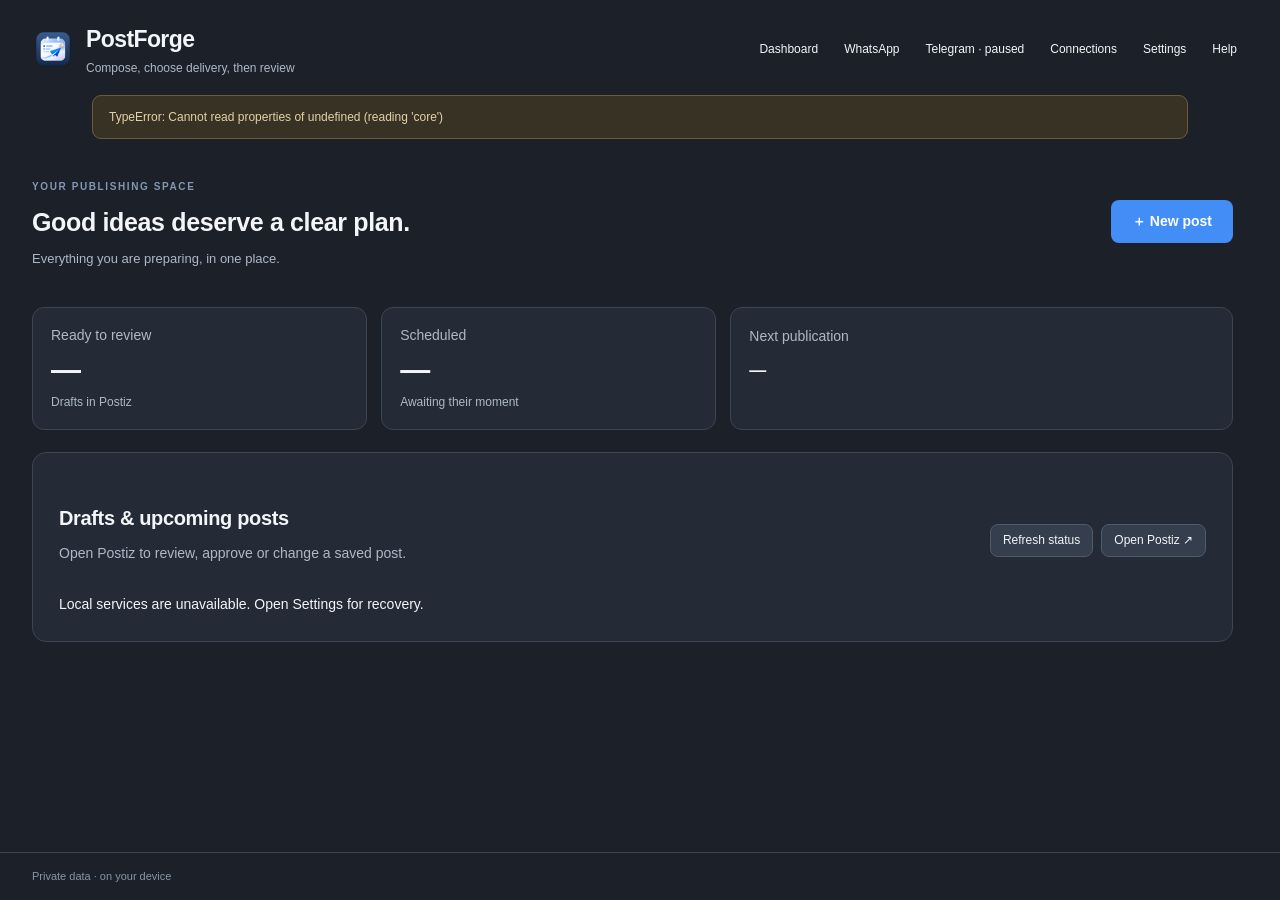
==== commit 75c2827d: "Bundle runtime and requirements-aware installer for fresh-host migration" ====
--- a/desktop/ui/index.html
+++ b/desktop/ui/index.html
@@ -187,6 +187,7 @@
 <h2 id="settings-title" data-en="Settings & connections" data-es="Ajustes y conexiones"></h2>
 <div class="settings-row"><label for="language" data-en="Language" data-es="Idioma"></label><select id="language" aria-label="Language"><option value="en">English</option><option value="es">Español (Ecuador)</option></select></div>
 <div class="settings-row"><div><strong data-en="Public access" data-es="Acceso público"></strong><small data-en="Tunnel provider, URL rotation and your own domain" data-es="Proveedor del túnel, rotación de URL y dominio propio"></small></div><button id="network-open" data-en="Configure network" data-es="Configurar red"></button></div>
+<div class="settings-row"><div><strong data-en="System requirements" data-es="Requisitos del sistema"></strong><small data-en="Check installed tools and download sources" data-es="Revisa las herramientas y dónde descargarlas"></small></div><button id="requirements-open" data-en="Check requirements" data-es="Revisar requisitos"></button></div>
 <div class="settings-section"><h3 data-en="App & data" data-es="App y datos"></h3>
 <div class="settings-row"><div><strong data-en="Updates" data-es="Actualizaciones"></strong><small data-en="Check the app and local services" data-es="Revisa la app y los servicios locales"></small></div><button id="updates-open" data-en="Check for updates" data-es="Buscar actualizaciones"></button></div>
 <div class="settings-row"><div><strong data-en="Backup & Move" data-es="Respaldo y traslado"></strong><small data-en="Export or restore an encrypted backup" data-es="Exporta o restaura un respaldo cifrado"></small></div><div class="actions"><button id="backup-open" data-en="Create backup" data-es="Crear respaldo"></button><button id="backup-import-open" data-en="Restore backup" data-es="Restaurar respaldo"></button></div></div>
@@ -239,6 +240,20 @@
   <p class="hint" data-en="Settings, including the secret token, are stored in the private .env and included in encrypted credentials backups. Restores keep Telegram paused until you confirm the old host is stopped. Keep group privacy enabled; no public webhook or inline mode is required." data-es="Los ajustes, incluido el token secreto, se guardan en el .env privado y viajan en los respaldos cifrados de credenciales. Al restaurar, Telegram queda en pausa hasta confirmar que el equipo anterior está detenido. Mantén activa la privacidad de grupos; no necesitas webhook público ni modo inline."></p>
   </div>
   <div class="actions end settings-actions"><button id="telegram-close" data-en="Close" data-es="Cerrar"></button><button id="telegram-save" class="primary" data-en="Save settings" data-es="Guardar ajustes"></button></div>
+</dialog>
+
+<dialog hidden role="dialog" id="requirements-dialog" aria-labelledby="requirements-title">
+<h2 id="requirements-title" data-en="Setup requirements" data-es="Requisitos de instalación"></h2>
+<p id="requirements-feedback" role="status"></p><div id="requirements-list"></div>
+<p class="hint" data-en="Inspection needs Python and OpenSSL. Restoring needs Docker running with Compose. Publishing video needs FFmpeg and ffprobe. Ollama is optional for generated captions. No dependencies are installed automatically." data-es="La revisión necesita Python y OpenSSL. Para restaurar, Docker debe estar ejecutándose con Compose. Publicar videos necesita FFmpeg y ffprobe. Ollama es opcional para generar textos. No se instalan dependencias automáticamente."></p>
+<div class="actions between"><button id="requirements-close" data-en="Close" data-es="Cerrar"></button><button id="requirements-retry" data-en="Check again" data-es="Revisar otra vez"></button><button id="requirements-restore" data-en="Open backup restore" data-es="Abrir restauración de respaldo"></button></div>
+</dialog>
+
+<dialog hidden role="dialog" id="updates-dialog" aria-labelledby="updates-title">
+<h2 id="updates-title" data-en="Updates" data-es="Actualizaciones"></h2>
+<progress id="updates-progress" hidden></progress><p id="updates-feedback" role="status"></p>
+<p class="hint" data-en="Installing updates restarts the desktop and refreshes configured services. Finish active publishing first. Your credentials, media and data are retained." data-es="La instalación reinicia la app y actualiza los servicios configurados. Primero termina cualquier publicación activa. Se conservan tus credenciales, archivos y datos."></p>
+<div class="actions between"><button id="updates-close" data-en="Close" data-es="Cerrar"></button><button id="updates-retry" data-en="Check again" data-es="Revisar otra vez"></button><button id="updates-install" class="primary" hidden data-en="Download &amp; install" data-es="Descargar e instalar"></button></div>
 </dialog>
 
 <dialog hidden role="dialog" id="help-dialog" aria-labelledby="help-title">
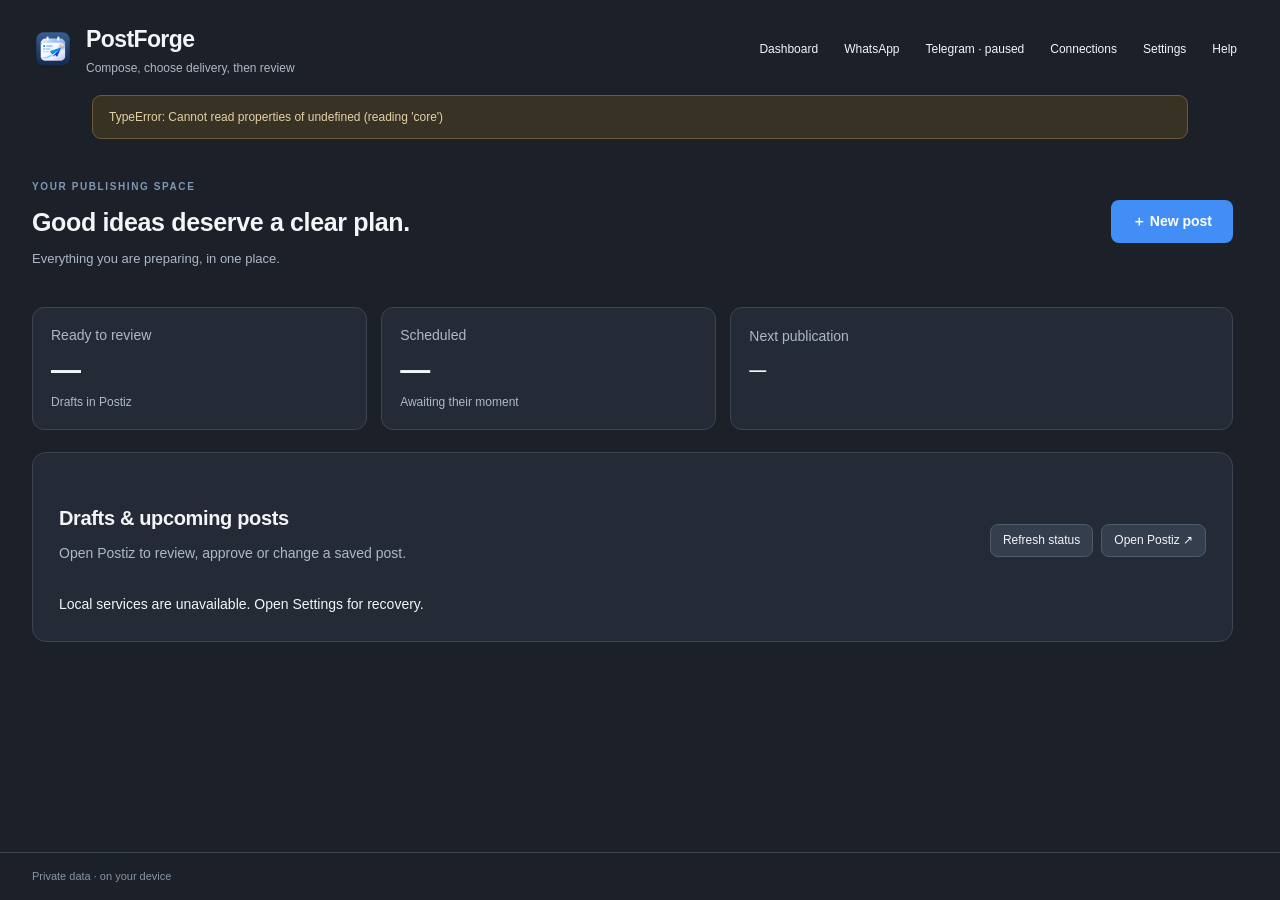
==== commit e9b40fc6: "Polish desktop workflows, service controls and bilingual operational guides" ====
--- a/desktop/ui/index.html
+++ b/desktop/ui/index.html
@@ -140,7 +140,7 @@
         <button id="previous" aria-label="Previous caption">‹</button><span id="version"></span><button id="next" aria-label="Next caption">›</button>
       </div></div>
       <div id="copy"></div>
-      <div id="caption-editor" hidden><textarea id="edited" rows="7"></textarea><div class="actions"><button id="save-caption"></button><button id="cancel-edit"></button></div></div>
+      <div id="caption-editor" hidden><label for="edited" data-en="Edit the reviewed caption" data-es="Edita el texto revisado"></label><textarea id="edited" rows="7"></textarea><p class="hint" data-en="Apply or cancel this edit before creating drafts or scheduling." data-es="Aplica o cancela esta edición antes de crear borradores o programar."></p><div class="actions"><button id="save-caption"></button><button id="cancel-edit"></button></div></div>
       <div class="actions wrap"><button id="another"></button><button id="edit-caption"></button></div>
       <div class="finish">
         <p data-en="Choose how this plan should continue." data-es="Elige cómo quieres continuar con este plan."></p>
@@ -154,7 +154,7 @@
   <article class="card">
     <div class="success-mark" aria-hidden="true">✓</div><h2 id="receipt-title" tabindex="-1"></h2><div id="receipt-content"></div>
     <div id="receipt-return" hidden><p id="receipt-countdown" aria-live="off"></p><progress id="receipt-progress" max="8" value="8" aria-label="Return to dashboard"></progress><button id="receipt-stay" data-en="Stay here" data-es="Quedarme aquí"></button></div>
-    <div class="actions wrap"><button id="receipt-dashboard" class="primary" data-en="Go to Dashboard" data-es="Ir al inicio"></button><button id="new-plan"></button><button id="calendar"></button><button id="approve-status"></button></div>
+    <div class="actions wrap"><button id="receipt-tiktok-copy" hidden data-en="Copy caption for TikTok" data-es="Copiar texto para TikTok"></button><button id="receipt-dashboard" class="primary" data-en="Go to Dashboard" data-es="Ir al inicio"></button><button id="new-plan"></button><button id="calendar"></button><button id="approve-status"></button></div>
   </article>
 </section>
 </main>
@@ -167,12 +167,25 @@
 <div id="selection-feedback" role="status" aria-live="polite" hidden></div>
 <footer><span id="workspace-status"></span><button id="new"></button></footer>
 <dialog hidden role="dialog" id="network-dialog" aria-labelledby="network-title">
-<h2 id="network-title" data-en="Public URL & tunnel" data-es="URL pública y túnel"></h2>
-<p data-en="The gateway login remains enabled for every provider. Switching the URL signs you out of the gateway and requires updating OAuth callbacks in your developer apps." data-es="El acceso del gateway se mantiene con cualquier proveedor. Cambiar la URL cierra la sesión del gateway y requiere actualizar las URL de redirección OAuth en tus apps de desarrollador."></p>
-<div id="network-result" class="callout" role="status"></div>
-<div class="settings-field"><label for="network-current" data-en="Current public URL" data-es="URL pública actual"></label><span class="url-copy-row"><input id="network-current" readonly><button id="network-copy" type="button" data-en="Copy link" data-es="Copiar enlace"></button></span></div>
+<h2 id="network-title" data-en="Postiz link & access" data-es="Enlace y acceso a Postiz"></h2>
+<p data-en="This link opens your Postiz calendar. Social account connections are a separate check." data-es="Este enlace abre tu calendario de Postiz. Las conexiones de tus redes se revisan por separado."></p>
+<div id="network-result" class="callout" role="status" aria-live="polite"></div>
+<p id="network-next" class="hint"></p>
+<div class="settings-field"><label for="network-current" data-en="Link to open Postiz" data-es="Enlace para abrir Postiz"></label><span class="url-copy-row"><input id="network-current" readonly><button id="network-copy" type="button" data-en="Copy link" data-es="Copiar enlace"></button></span></div>
 <p id="network-detected" class="hint" hidden></p>
 <p id="network-copy-feedback" class="copy-feedback" role="status" aria-live="polite" aria-atomic="true"></p>
+<div id="network-repair-actions" class="actions" hidden><button id="network-sync" class="primary" data-en="Use detected link" data-es="Usar enlace detectado"></button></div>
+<details class="access-guide"><summary data-en="Why am I asked to sign in twice?" data-es="¿Por qué me pide iniciar sesión dos veces?"></summary><p data-en="First, the security gateway verifies who can access this installation. Then Postiz opens your publishing account. A new hostname may require those two logins again. Neither step reconnects Facebook, Instagram, YouTube, Threads or TikTok." data-es="Primero, el gateway de seguridad verifica quién puede acceder a esta instalación. Luego, Postiz abre tu cuenta de publicación. Un dominio nuevo puede pedir ambos inicios de sesión otra vez. Ninguno de esos pasos reconecta Facebook, Instagram, YouTube, Threads ni TikTok."></p></details>
+<details id="network-reconnect-guide" class="access-guide"><summary data-en="Reconnect an account · only when required" data-es="Reconectar una cuenta · solo si hace falta"></summary>
+<p id="network-reconnect-target" class="hint"></p>
+<ol class="access-steps">
+<li data-en="Check that the Postiz link above is ready. Existing social connections may still work after a link change; do not remove them." data-es="Comprueba que el enlace de Postiz esté listo. Las conexiones existentes pueden seguir funcionando después de cambiar el enlace; no las elimines."></li>
+<li data-en="If you must reconnect after the address changed, copy that channel’s callback below into the matching developer app’s allowed redirect URLs. These are developer settings, not links to open or sign into." data-es="Si necesitas reconectar después de cambiar la dirección, copia la redirección de ese canal en las URL permitidas de su app de desarrollador. Son ajustes del desarrollador, no enlaces para abrir o iniciar sesión."></li>
+<li data-en="Open Postiz, pass the security gateway and Postiz login if prompted, then reconnect the existing channel from its channel menu. Choose the same social account. Return to Connections and check again." data-es="Abre Postiz, completa el acceso del gateway y de Postiz si te lo pide y reconecta el canal existente desde su menú. Elige la misma cuenta de la red social. Vuelve a Conexiones y comprueba otra vez."></li>
+</ol>
+<details id="network-callback-details"><summary data-en="Developer callback URLs · copy only" data-es="URL de redirección para desarrolladores · solo para copiar"></summary><p class="hint" data-en="Choose the connector you actually use. Instagram via Facebook and Instagram Standalone have different callbacks. PostForge cannot update provider consoles for you." data-es="Elige el conector que usas. Instagram mediante Facebook e Instagram Standalone tienen redirecciones distintas. PostForge no puede actualizar las consolas de los proveedores por ti."></p><div id="network-callbacks"></div></details>
+</details>
+<details id="network-advanced" class="access-guide"><summary data-en="Advanced · domain and tunnel settings" data-es="Avanzado · dominio y túnel"></summary>
 <label class="settings-field"><span data-en="Provider" data-es="Proveedor"></span><select id="network-provider"><option value="trycloudflare" data-en="TryCloudflare · temporary URL" data-es="TryCloudflare · URL temporal"></option><option value="cloudflare" data-en="Cloudflare · my own domain" data-es="Cloudflare · mi propio dominio"></option><option value="ngrok">ngrok</option></select></label>
 <p id="network-hint" class="hint"></p>
 <div id="network-custom-fields" hidden>
@@ -180,21 +193,42 @@
 <label class="settings-field"><span data-en="Cloudflare tunnel token · blank keeps the saved token" data-es="Token del túnel de Cloudflare · déjalo vacío para conservar el guardado"></span><input id="network-token" type="password" autocomplete="new-password"></label>
 <p data-en="Create a named tunnel in Cloudflare and route your hostname to http://postforge-gateway:8080. This setup requires a domain on Cloudflare. The token stays private and travels in encrypted backups." data-es="Crea un túnel con nombre en Cloudflare y dirige tu dominio a http://postforge-gateway:8080. Esta opción requiere un dominio en Cloudflare. El token permanece privado y se incluye en los respaldos cifrados."></p></div>
 <label id="network-ngrok-fields" class="settings-field" hidden><span data-en="Saved ngrok hostname" data-es="Dominio guardado de ngrok"></span><input id="network-ngrok-domain" autocomplete="off"></label>
-<details><summary data-en="OAuth callbacks after a URL change" data-es="Redirecciones OAuth después de cambiar la URL"></summary><p data-en="Existing channel tokens may remain usable, but reconnecting requires the new redirect URI in each provider console. Updating the URL here cannot edit Google, Meta or TikTok developer settings for you." data-es="Los tokens existentes pueden seguir funcionando, pero para reconectar necesitas la nueva URI de redirección en cada consola. Cambiar la URL aquí no modifica por sí solo las apps de Google, Meta o TikTok."></p><div id="network-callbacks"></div></details>
-<div class="actions wrap"><button id="network-check" data-en="Check access" data-es="Comprobar acceso"></button><button id="network-rotate" data-en="Rotate temporary URL" data-es="Rotar URL temporal"></button><button id="network-apply" class="primary" data-en="Apply configuration" data-es="Aplicar configuración"></button><button id="network-close" data-en="Done" data-es="Listo"></button></div>
+
+<div class="actions wrap"><button id="network-apply" data-en="Save access settings" data-es="Guardar ajustes de acceso"></button></div>
+<div class="network-recovery"><p class="hint" data-en="Last resort: requesting a different temporary link changes the address again. It does not renew social account sessions and may require updating developer callbacks before a future reconnection." data-es="Último recurso: pedir otro enlace temporal vuelve a cambiar la dirección. No renueva las sesiones de tus redes y puede exigir actualizar las redirecciones antes de una futura reconexión."></p><button id="network-rotate" data-en="Request a different temporary link" data-es="Pedir otro enlace temporal"></button></div>
+</details>
+<div class="actions wrap network-footer"><button id="network-check" data-en="Check again" data-es="Comprobar otra vez"></button><button id="network-accounts" data-en="Check social accounts" data-es="Revisar cuentas de redes"></button><button id="network-postiz" class="primary" data-en="Open Postiz" data-es="Abrir Postiz"></button><button id="network-close" data-en="Done" data-es="Listo"></button></div>
 </dialog>
 <dialog hidden role="dialog" id="app-settings" aria-labelledby="settings-title">
 <h2 id="settings-title" data-en="Settings & connections" data-es="Ajustes y conexiones"></h2>
 <div class="settings-row"><label for="language" data-en="Language" data-es="Idioma"></label><select id="language" aria-label="Language"><option value="en">English</option><option value="es">Español (Ecuador)</option></select></div>
-<div class="settings-row"><div><strong data-en="Public access" data-es="Acceso público"></strong><small data-en="Tunnel provider, URL rotation and your own domain" data-es="Proveedor del túnel, rotación de URL y dominio propio"></small></div><button id="network-open" data-en="Configure network" data-es="Configurar red"></button></div>
+<div class="settings-row"><div><strong data-en="Public access" data-es="Acceso público"></strong><small data-en="Open Postiz, repair a changed link or set up your domain" data-es="Abre Postiz, actualiza un enlace que cambió o configura tu dominio"></small></div><button id="network-open" data-en="Manage Postiz link" data-es="Administrar enlace de Postiz"></button></div>
+<div class="settings-row"><div><strong data-en="Publishing services" data-es="Servicios de publicación"></strong><small data-en="Start or stop this installation without quitting shared tools" data-es="Inicia o detén esta instalación sin cerrar herramientas compartidas"></small></div><button id="services-open" data-en="Manage services" data-es="Administrar servicios"></button></div>
 <div class="settings-row"><div><strong data-en="System requirements" data-es="Requisitos del sistema"></strong><small data-en="Check installed tools and download sources" data-es="Revisa las herramientas y dónde descargarlas"></small></div><button id="requirements-open" data-en="Check requirements" data-es="Revisar requisitos"></button></div>
 <div class="settings-section"><h3 data-en="App & data" data-es="App y datos"></h3>
 <div class="settings-row"><div><strong data-en="Updates" data-es="Actualizaciones"></strong><small data-en="Check the app and local services" data-es="Revisa la app y los servicios locales"></small></div><button id="updates-open" data-en="Check for updates" data-es="Buscar actualizaciones"></button></div>
 <div class="settings-row"><div><strong data-en="Backup & Move" data-es="Respaldo y traslado"></strong><small data-en="Export or restore an encrypted backup" data-es="Exporta o restaura un respaldo cifrado"></small></div><div class="actions"><button id="backup-open" data-en="Create backup" data-es="Crear respaldo"></button><button id="backup-import-open" data-en="Restore backup" data-es="Restaurar respaldo"></button></div></div>
+<div class="settings-row"><div><strong data-en="History & caption defaults" data-es="Historial y ajustes del texto"></strong><small data-en="30 days by default, optional business hashtag and advanced model settings" data-es="30 días por defecto, hashtag opcional y ajustes avanzados del modelo"></small></div><button id="preferences-open" data-en="Edit preferences" data-es="Editar preferencias"></button></div>
 <div class="settings-row"><div><strong data-en="Drafts & queue" data-es="Borradores y cola"></strong><small data-en="Review unpublished items before removing them" data-es="Revisa los elementos pendientes antes de eliminarlos"></small></div><button id="cleanup"></button></div>
 </div>
 <details><summary data-en="Advanced · installation folder" data-es="Avanzado · carpeta de instalación"></summary><p data-en="Locate an existing PostForge installation folder only. To open a .pfbackup file, use Restore backup above. Services, credentials and media must belong to the same installation." data-es="Localiza únicamente una carpeta de instalación existente de PostForge. Para abrir un archivo .pfbackup, usa Restaurar respaldo arriba. Los servicios, las credenciales y los archivos deben pertenecer a la misma instalación."></p><button id="workspace"></button><p id="storage-location" class="hint"></p></details>
 <div class="actions end"><button id="settings-close" data-en="Done" data-es="Listo"></button></div>
+</dialog>
+<dialog hidden role="dialog" id="services-dialog" aria-labelledby="services-title">
+<h2 id="services-title" data-en="Publishing services" data-es="Servicios de publicación"></h2>
+<p data-en="Manage this installation’s containers. Docker Desktop, Ollama and other projects are left running." data-es="Administra los contenedores de esta instalación. Docker Desktop, Ollama y otros proyectos siguen en ejecución."></p>
+<div id="services-summary" class="callout" role="status"></div><progress id="services-progress" max="100" hidden></progress><p id="services-feedback" role="status" aria-live="polite"></p>
+<p class="hint" data-en="Stopping pauses WhatsApp intake. The host Telegram receiver remains available while the Mac is awake. Complete or cancel scheduled work before stopping. Temporary links may change when services start again." data-es="Al detener los servicios se pausa el ingreso por WhatsApp. El receptor de Telegram sigue disponible mientras el Mac esté despierto. Completa o cancela el trabajo programado antes de detenerlos. Los enlaces temporales pueden cambiar al iniciar otra vez."></p>
+<div class="actions wrap"><button id="services-recheck" data-en="Check again" data-es="Comprobar otra vez"></button><button id="services-start" class="primary" data-en="Start services" data-es="Iniciar servicios"></button><button id="services-stop" data-en="Stop services" data-es="Detener servicios"></button><button id="services-network" data-en="Check Postiz link" data-es="Revisar enlace de Postiz"></button><button id="services-close" data-en="Done" data-es="Listo"></button></div>
+</dialog>
+<dialog hidden role="dialog" id="preferences-dialog" aria-labelledby="preferences-title">
+<h2 id="preferences-title" data-en="History & caption defaults" data-es="Historial y ajustes del texto"></h2>
+<p data-en="Defaults apply to new plans. Existing reviews and queued posts keep their saved text and audience." data-es="Los valores predeterminados se aplican a planes nuevos. Las revisiones y publicaciones en cola conservan su texto y audiencia guardados."></p>
+<div class="settings-field"><label for="preference-days" data-en="Keep saved history · days" data-es="Conservar historial · días"></label><input id="preference-days" type="number" min="1" max="3650" step="1" value="30"><small data-en="Default: 30 days. Saving changes the next automatic cleanup; it does not delete anything now. Media still referenced by saved posts or pending work is retained." data-es="Por defecto: 30 días. Al guardar, cambias la próxima limpieza automática; no se elimina nada ahora. Se conservan los archivos que aún usan publicaciones guardadas o tareas pendientes."></small></div>
+<div class="settings-field"><label for="preference-tag" data-en="Default business hashtag · optional" data-es="Hashtag predeterminado del negocio · opcional"></label><input id="preference-tag" placeholder="#YourBusiness" maxlength="61"><small data-en="Leave empty to omit it. Generated hashtags remain alongside this final tag." data-es="Déjalo vacío para omitirlo. Los hashtags generados se conservan junto a esta etiqueta final."></small></div>
+<details class="access-guide"><summary data-en="Advanced · local caption model" data-es="Avanzado · modelo local para textos"></summary><div class="settings-field"><label for="preference-model" data-en="Installed Ollama model" data-es="Modelo instalado en Ollama"></label><input id="preference-model" list="preference-models" autocomplete="off" spellcheck="false"><datalist id="preference-models"></datalist><small data-en="Use a model already installed on this machine. This does not download models or enable a cloud AI provider. Exact words work without a model." data-es="Usa un modelo que ya esté instalado en este equipo. Esto no descarga modelos ni activa proveedores de IA en la nube. Conservar tus palabras funciona sin un modelo."></small></div><p id="preference-model-state" class="hint"></p></details>
+<p id="preferences-feedback" role="status" aria-live="polite"></p>
+<div class="actions between"><button id="preferences-close" data-en="Done" data-es="Listo"></button><button id="preferences-save" class="primary" data-en="Save defaults" data-es="Guardar valores predeterminados"></button></div>
 </dialog>
 <dialog hidden role="dialog" id="whatsapp-settings" aria-labelledby="whatsapp-title">
 <h2 id="whatsapp-title" data-en="Connect WhatsApp" data-es="Conecta WhatsApp"></h2>
@@ -252,6 +286,7 @@
 <dialog hidden role="dialog" id="updates-dialog" aria-labelledby="updates-title">
 <h2 id="updates-title" data-en="Updates" data-es="Actualizaciones"></h2>
 <progress id="updates-progress" hidden></progress><p id="updates-feedback" role="status"></p>
+<p id="updates-services" class="hint" hidden></p><button id="updates-releases" hidden data-en="Review available releases" data-es="Revisar versiones disponibles"></button>
 <p class="hint" data-en="Installing updates restarts the desktop and refreshes configured services. Finish active publishing first. Your credentials, media and data are retained." data-es="La instalación reinicia la app y actualiza los servicios configurados. Primero termina cualquier publicación activa. Se conservan tus credenciales, archivos y datos."></p>
 <div class="actions between"><button id="updates-close" data-en="Close" data-es="Cerrar"></button><button id="updates-retry" data-en="Check again" data-es="Revisar otra vez"></button><button id="updates-install" class="primary" hidden data-en="Download &amp; install" data-es="Descargar e instalar"></button></div>
 </dialog>
@@ -276,8 +311,8 @@
 <progress id="backup-progress" value="0" max="100" hidden></progress><p id="backup-stage" role="status"></p><div id="backup-result"></div>
 <label id="backup-replace-row" hidden><input id="backup-replace" type="checkbox"><span data-en="Replace existing local Postiz data (a rollback backup is created first)." data-es="Reemplazar los datos locales de Postiz (primero se crea un respaldo de recuperación)."></span></label>
 <label id="backup-old-host-row" hidden><input id="backup-old-host" type="checkbox"><span data-en="The previous publishing host is stopped." data-es="El equipo que publicaba anteriormente está detenido."></span></label>
-<div class="actions between"><button id="backup-close" data-en="Close" data-es="Cerrar"></button><button id="backup-start" class="primary" data-en="Create backup" data-es="Crear respaldo"></button><button id="backup-restore" class="primary" hidden data-en="Restore this backup" data-es="Restaurar este respaldo"></button></div>
-</dialog>
-<dialog hidden role="dialog" id="connections-dialog" aria-labelledby="connections-title"><h2 id="connections-title" data-en="Channel connections" data-es="Conexiones de los canales"></h2><p class="hint" data-en="Connection status and token validity reported by Postiz. Publishing results appear in the history." data-es="Estado de conexión y vigencia de los tokens que registra Postiz. Los resultados de publicación aparecen en el historial."></p><div id="connection-rows"></div><p id="connection-checked" class="hint"></p><div class="actions between"><button id="connections-refresh" data-en="Check &amp; renew" data-es="Revisar y renovar"></button><button id="connections-close" data-en="Done" data-es="Listo"></button></div></dialog>
+<div class="actions between"><button id="backup-close" data-en="Close" data-es="Cerrar"></button><button id="backup-resume" hidden data-en="Resume progress" data-es="Retomar progreso"></button><button id="backup-start" class="primary" data-en="Create backup" data-es="Crear respaldo"></button><button id="backup-restore" class="primary" hidden data-en="Restore this backup" data-es="Restaurar este respaldo"></button></div>
+</dialog>
+<dialog hidden role="dialog" id="connections-dialog" aria-labelledby="connections-title"><h2 id="connections-title" data-en="Channel connections" data-es="Conexiones de los canales"></h2><p class="hint" data-en="Connection status and token validity reported by Postiz. Publishing results appear in the history." data-es="Estado de conexión y vigencia de los tokens que registra Postiz. Los resultados de publicación aparecen en el historial."></p><div id="connection-summary" class="callout" role="status"></div><div id="connection-rows"></div><p id="connection-checked" class="hint"></p><div class="actions between"><button id="connections-refresh" data-en="Check &amp; renew" data-es="Revisar y renovar"></button><button id="connections-close" data-en="Done" data-es="Listo"></button></div></dialog>
 </body>
 </html>
--- a/desktop/ui/style.css
+++ b/desktop/ui/style.css
@@ -231,3 +231,29 @@
 
 #help-dialog { max-width:900px; }
 #help-body .help-document { max-height:65vh; padding:8px 16px 16px 4px; line-height:1.65; }
+
+/* One recommended action for access, with disruptive controls kept in Advanced. */
+#network-dialog { max-width:720px; }
+#network-result { margin:20px 0 10px; font-weight:600; }
+#network-result[data-state=ready],#connection-summary[data-state=ready] { background:#253a30; border-color:#527d65; color:#b6e5c7; }
+#network-next { line-height:1.65; font-size:13px; margin-bottom:22px; }
+#network-detected { overflow-wrap:anywhere; }
+#network-repair-actions { margin:4px 0 22px; }
+.access-guide { margin:18px 0; border-top:1px solid var(--border); padding-top:18px; }
+.access-guide > summary { cursor:pointer; font-weight:500; padding:4px 0; }
+.access-guide > p,.access-guide > label,.access-guide > details { margin-top:16px; }
+.access-steps { padding-left:24px; margin:18px 0; }
+.access-steps li { padding-left:10px; margin:0 0 16px; line-height:1.65; color:var(--muted); }
+#network-advanced .settings-field { margin-top:20px; }
+.network-recovery { margin-top:24px; padding-top:18px; border-top:1px solid var(--border); }
+.network-recovery button { font-size:12px; }
+.network-footer { gap:10px; }
+.connection-row > button { grid-column:1/-1; justify-self:start; margin-top:8px; }
+#connection-summary { font-size:13px; line-height:1.65; margin-bottom:18px; }
+
+.help-document .help-link { display:inline; border:0; background:transparent; color:#a7cbff; padding:0; text-align:inherit; font:inherit; text-decoration:underline; text-underline-offset:3px; }
+.help-document code { font-size:.9em; background:var(--field); padding:2px 5px; border-radius:4px; }
+.help-table { max-width:100%; overflow-x:auto; margin:18px 0; }
+.help-table table { width:100%; border-collapse:collapse; }
+.help-table th,.help-table td { padding:12px 14px; border:1px solid var(--border); text-align:left; vertical-align:top; }
+.help-table th { background:var(--field); }
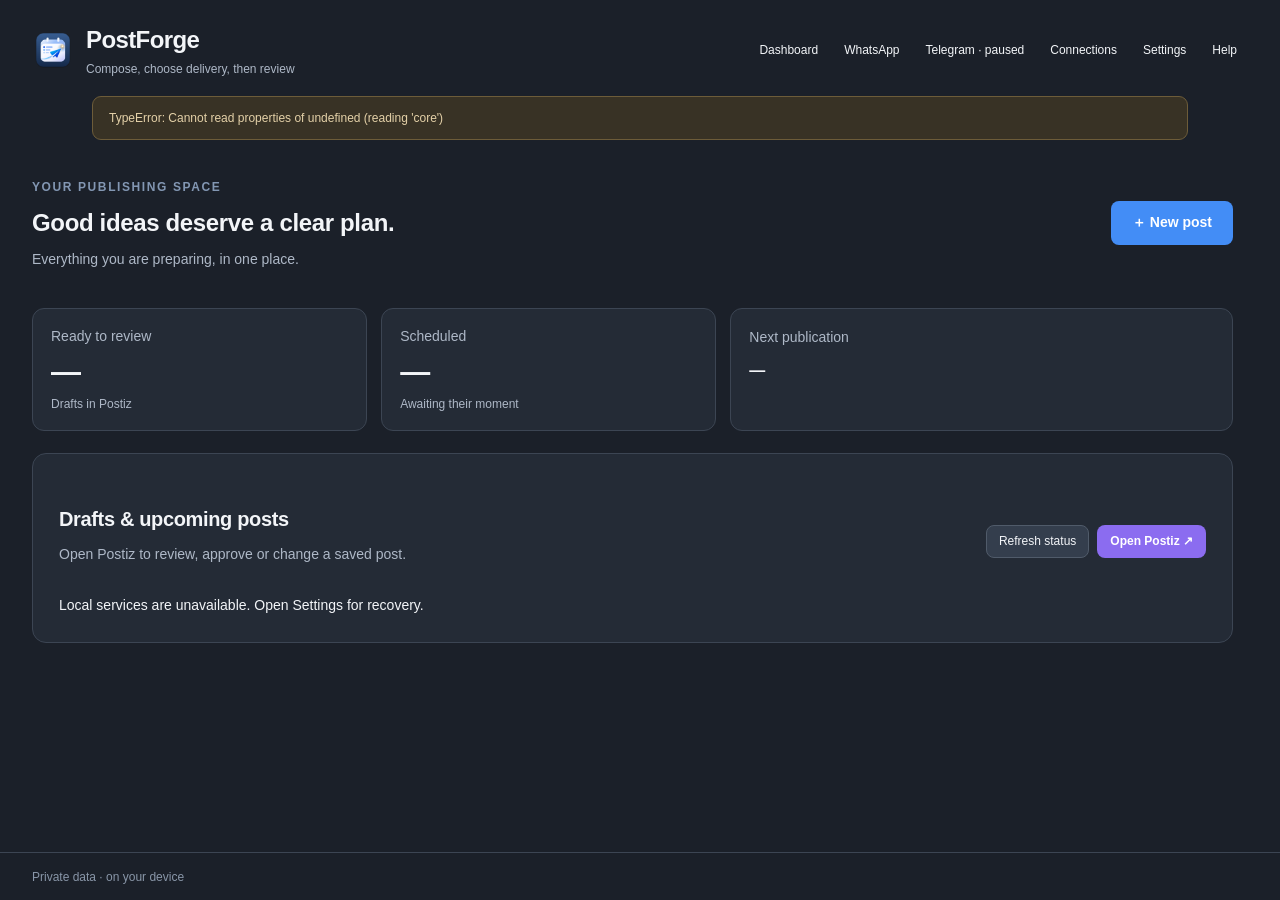
==== commit eae732c0: "Stop duplicate Facebook reels, shrink social video and clarify desktop activity Facebook feed video " ====
--- a/desktop/ui/index.html
+++ b/desktop/ui/index.html
@@ -17,6 +17,7 @@
 <header>
   <div class="brand"><img src="mark.png" alt=""><div><h1>PostForge</h1><p id="subtitle"></p></div></div>
   <div class="tools">
+    <span id="activity" class="activity" role="status" aria-live="polite" hidden><span class="spinner" aria-hidden="true"></span><span id="activity-text"></span></span>
 
     <button id="go-home" data-en="Dashboard" data-es="Inicio"></button><button id="whatsapp-open">WhatsApp</button><button id="telegram-open">Telegram</button><button id="connections-open" data-en="Connections" data-es="Conexiones"></button><button id="settings-open" data-en="Settings" data-es="Ajustes"></button><button id="help"></button>
   </div>
@@ -47,7 +48,7 @@
 <label><span data-en="Type" data-es="Tipo"></span><select id="receipt-kind"><option value="all" data-en="All types" data-es="Todos los tipos"></option><option value="video">Video</option><option value="image" data-en="Image" data-es="Imagen"></option><option value="text" data-en="Text" data-es="Texto"></option></select></label></div>
 <div id="receipt-rows" aria-live="polite"></div><div class="history-pagination"><button id="receipt-prev" data-en="Previous" data-es="Anterior"></button><span id="receipt-page"></span><button id="receipt-next" data-en="Next" data-es="Siguiente"></button></div>
 <p class="hint" data-en="Views depend on read receipts being enabled on both phones." data-es="Las vistas dependen de que ambos teléfonos tengan activadas las confirmaciones de lectura."></p></section></details>
-  <article class="card"><div class="media-heading"><div><h2 data-en="Drafts & upcoming posts" data-es="Borradores y próximas publicaciones"></h2><p data-en="Open Postiz to review, approve or change a saved post." data-es="Abre Postiz para revisar, aprobar o cambiar una publicación guardada."></p></div><div class="dashboard-actions"><button id="reconnect"></button><button id="home-calendar" data-en="Open Postiz ↗" data-es="Abrir Postiz ↗"></button></div></div><div id="dashboard-posts" class="post-list"></div></article>
+  <article class="card"><div class="media-heading"><div><h2 data-en="Drafts & upcoming posts" data-es="Borradores y próximas publicaciones"></h2><p data-en="Open Postiz to review, approve or change a saved post." data-es="Abre Postiz para revisar, aprobar o cambiar una publicación guardada."></p></div><div class="dashboard-actions"><button id="reconnect"></button><button id="home-calendar" class="postiz" data-en="Open Postiz ↗" data-es="Abrir Postiz ↗"></button></div></div><div id="dashboard-posts" class="post-list"></div></article>
 </section>
 
 <section id="compose" class="page" hidden>
@@ -154,7 +155,7 @@
   <article class="card">
     <div class="success-mark" aria-hidden="true">✓</div><h2 id="receipt-title" tabindex="-1"></h2><div id="receipt-content"></div>
     <div id="receipt-return" hidden><p id="receipt-countdown" aria-live="off"></p><progress id="receipt-progress" max="8" value="8" aria-label="Return to dashboard"></progress><button id="receipt-stay" data-en="Stay here" data-es="Quedarme aquí"></button></div>
-    <div class="actions wrap"><button id="receipt-tiktok-copy" hidden data-en="Copy caption for TikTok" data-es="Copiar texto para TikTok"></button><button id="receipt-dashboard" class="primary" data-en="Go to Dashboard" data-es="Ir al inicio"></button><button id="new-plan"></button><button id="calendar"></button><button id="approve-status"></button></div>
+    <div class="actions wrap"><button id="receipt-tiktok-copy" hidden data-en="Copy caption for TikTok" data-es="Copiar texto para TikTok"></button><button id="receipt-dashboard" class="primary" data-en="Go to Dashboard" data-es="Ir al inicio"></button><button id="new-plan"></button><button id="calendar" class="postiz"></button><button id="approve-status" class="publish"></button></div>
   </article>
 </section>
 </main>
@@ -162,7 +163,7 @@
   <div><strong id="workflow-next-title"></strong><small id="workflow-next-detail"></small></div>
   <div id="compose-actions" class="actions"><button id="to-delivery" class="primary"></button></div>
   <div id="delivery-actions" class="actions"><button id="back-compose"></button><button id="bake" class="primary"></button></div>
-  <div id="review-actions" class="actions wrap"><button id="create" class="primary"></button><button id="schedule"></button></div>
+  <div id="review-actions" class="actions wrap"><button id="create" class="primary"></button><button id="schedule" class="publish"></button></div>
 </section>
 <div id="selection-feedback" role="status" aria-live="polite" hidden></div>
 <footer><span id="workspace-status"></span><button id="new"></button></footer>
@@ -197,7 +198,7 @@
 <div class="actions wrap"><button id="network-apply" data-en="Save access settings" data-es="Guardar ajustes de acceso"></button></div>
 <div class="network-recovery"><p class="hint" data-en="Last resort: requesting a different temporary link changes the address again. It does not renew social account sessions and may require updating developer callbacks before a future reconnection." data-es="Último recurso: pedir otro enlace temporal vuelve a cambiar la dirección. No renueva las sesiones de tus redes y puede exigir actualizar las redirecciones antes de una futura reconexión."></p><button id="network-rotate" data-en="Request a different temporary link" data-es="Pedir otro enlace temporal"></button></div>
 </details>
-<div class="actions wrap network-footer"><button id="network-check" data-en="Check again" data-es="Comprobar otra vez"></button><button id="network-accounts" data-en="Check social accounts" data-es="Revisar cuentas de redes"></button><button id="network-postiz" class="primary" data-en="Open Postiz" data-es="Abrir Postiz"></button><button id="network-close" data-en="Done" data-es="Listo"></button></div>
+<div class="actions wrap network-footer"><button id="network-check" data-en="Check again" data-es="Comprobar otra vez"></button><button id="network-accounts" data-en="Check social accounts" data-es="Revisar cuentas de redes"></button><button id="network-postiz" class="postiz" data-en="Open Postiz" data-es="Abrir Postiz"></button><button id="network-close" data-en="Done" data-es="Listo"></button></div>
 </dialog>
 <dialog hidden role="dialog" id="app-settings" aria-labelledby="settings-title">
 <h2 id="settings-title" data-en="Settings & connections" data-es="Ajustes y conexiones"></h2>
@@ -218,8 +219,8 @@
 <h2 id="services-title" data-en="Publishing services" data-es="Servicios de publicación"></h2>
 <p data-en="Manage this installation’s containers. Docker Desktop, Ollama and other projects are left running." data-es="Administra los contenedores de esta instalación. Docker Desktop, Ollama y otros proyectos siguen en ejecución."></p>
 <div id="services-summary" class="callout" role="status"></div><progress id="services-progress" max="100" hidden></progress><p id="services-feedback" role="status" aria-live="polite"></p>
-<p class="hint" data-en="Stopping pauses WhatsApp intake. The host Telegram receiver remains available while the Mac is awake. Complete or cancel scheduled work before stopping. Temporary links may change when services start again." data-es="Al detener los servicios se pausa el ingreso por WhatsApp. El receptor de Telegram sigue disponible mientras el Mac esté despierto. Completa o cancela el trabajo programado antes de detenerlos. Los enlaces temporales pueden cambiar al iniciar otra vez."></p>
-<div class="actions wrap"><button id="services-recheck" data-en="Check again" data-es="Comprobar otra vez"></button><button id="services-start" class="primary" data-en="Start services" data-es="Iniciar servicios"></button><button id="services-stop" data-en="Stop services" data-es="Detener servicios"></button><button id="services-network" data-en="Check Postiz link" data-es="Revisar enlace de Postiz"></button><button id="services-close" data-en="Done" data-es="Listo"></button></div>
+<p class="hint" data-en="Stopping pauses WhatsApp intake. The host Telegram receiver remains available while the Mac is awake. Complete or cancel scheduled work before stopping. Temporary links may change when services start again. After editing .env, use Apply settings changes: only changed services restart and the current link is kept." data-es="Al detener los servicios se pausa el ingreso por WhatsApp. El receptor de Telegram sigue disponible mientras el Mac esté despierto. Completa o cancela el trabajo programado antes de detenerlos. Los enlaces temporales pueden cambiar al iniciar otra vez. Después de editar .env, usa Aplicar cambios de ajustes: solo se reinician los servicios que cambiaron y se conserva el enlace actual."></p>
+<div class="actions wrap"><button id="services-recheck" data-en="Check again" data-es="Comprobar otra vez"></button><button id="services-start" class="primary" data-en="Start services" data-es="Iniciar servicios"></button><button id="services-stop" class="danger" data-en="Stop services" data-es="Detener servicios"></button><button id="services-network" data-en="Check Postiz link" data-es="Revisar enlace de Postiz"></button><button id="services-close" data-en="Done" data-es="Listo"></button></div>
 </dialog>
 <dialog hidden role="dialog" id="preferences-dialog" aria-labelledby="preferences-title">
 <h2 id="preferences-title" data-en="History & caption defaults" data-es="Historial y ajustes del texto"></h2>
@@ -311,7 +312,7 @@
 <progress id="backup-progress" value="0" max="100" hidden></progress><p id="backup-stage" role="status"></p><div id="backup-result"></div>
 <label id="backup-replace-row" hidden><input id="backup-replace" type="checkbox"><span data-en="Replace existing local Postiz data (a rollback backup is created first)." data-es="Reemplazar los datos locales de Postiz (primero se crea un respaldo de recuperación)."></span></label>
 <label id="backup-old-host-row" hidden><input id="backup-old-host" type="checkbox"><span data-en="The previous publishing host is stopped." data-es="El equipo que publicaba anteriormente está detenido."></span></label>
-<div class="actions between"><button id="backup-close" data-en="Close" data-es="Cerrar"></button><button id="backup-resume" hidden data-en="Resume progress" data-es="Retomar progreso"></button><button id="backup-start" class="primary" data-en="Create backup" data-es="Crear respaldo"></button><button id="backup-restore" class="primary" hidden data-en="Restore this backup" data-es="Restaurar este respaldo"></button></div>
+<div class="actions between"><button id="backup-close" data-en="Close" data-es="Cerrar"></button><button id="backup-resume" hidden data-en="Resume progress" data-es="Retomar progreso"></button><button id="backup-start" class="primary" data-en="Create backup" data-es="Crear respaldo"></button><button id="backup-restore" class="danger" hidden data-en="Restore this backup" data-es="Restaurar este respaldo"></button></div>
 </dialog>
 <dialog hidden role="dialog" id="connections-dialog" aria-labelledby="connections-title"><h2 id="connections-title" data-en="Channel connections" data-es="Conexiones de los canales"></h2><p class="hint" data-en="Connection status and token validity reported by Postiz. Publishing results appear in the history." data-es="Estado de conexión y vigencia de los tokens que registra Postiz. Los resultados de publicación aparecen en el historial."></p><div id="connection-summary" class="callout" role="status"></div><div id="connection-rows"></div><p id="connection-checked" class="hint"></p><div class="actions between"><button id="connections-refresh" data-en="Check &amp; renew" data-es="Revisar y renovar"></button><button id="connections-close" data-en="Done" data-es="Listo"></button></div></dialog>
 </body>
--- a/desktop/ui/style.css
+++ b/desktop/ui/style.css
@@ -1,21 +1,25 @@
 /* Copyright © 2026 Isaac Mateo Sarzosa Valencia and contributors. */
 /* SPDX-License-Identifier: GPL-3.0-or-later */
-:root { color-scheme:dark; --bg:#1b2029; --panel:#242b36; --field:#1c222c; --border:#3c4553; --muted:#aeb8c7; --ink:#f3f5f8; --blue:#438df6; }
+:root { color-scheme:dark; --bg:#1b2029; --panel:#242b36; --field:#1c222c; --border:#3c4553; --muted:#aeb8c7; --ink:#f3f5f8; --blue:#438df6;
+  /* One type scale for the whole app. */
+  --fs-small:12px; --fs-body:14px; --fs-large:16px; --fs-title:20px; --fs-display:24px; --fs-stat:30px;
+  /* Action colours: Postiz (violet), publish now (green), drafts (blue), disruptive (red). */
+  --postiz:#8b6cf0; --postiz-hover:#9d84f5; --publish:#2f9e62; --publish-hover:#38b572; --danger:#e0786a; }
 * { box-sizing:border-box; }
 html { height:100%; }
-body { margin:0; height:100vh; height:100dvh; display:flex; flex-direction:column; overflow:hidden; background:var(--bg); color:var(--ink); font:14px/1.5 -apple-system,BlinkMacSystemFont,"Segoe UI",sans-serif; -webkit-font-smoothing:antialiased; }
+body { margin:0; height:100vh; height:100dvh; display:flex; flex-direction:column; overflow:hidden; background:var(--bg); color:var(--ink); font:var(--fs-body)/1.5 -apple-system,BlinkMacSystemFont,"Segoe UI",sans-serif; -webkit-font-smoothing:antialiased; }
 header,footer,main,nav,#notice,#baking-visual { max-width:1160px; margin:0 auto; width:100%; }
 body > header,body > footer,body > nav,#notice,#baking-visual { flex-shrink:0; }
 header { display:flex; align-items:center; justify-content:space-between; gap:20px; padding:22px 32px 18px; }
-h1 { font-size:23px; font-weight:650; letter-spacing:-.6px; margin:0; }
-h2 { font-size:20px; font-weight:650; letter-spacing:-.35px; margin:0 0 10px; }
-h3 { font-size:14px; font-weight:600; margin:0; }
+h1 { font-size:var(--fs-display); font-weight:650; letter-spacing:-.6px; margin:0; }
+h2 { font-size:var(--fs-title); font-weight:650; letter-spacing:-.35px; margin:0 0 10px; }
+h3 { font-size:var(--fs-body); font-weight:600; margin:0; }
 p { color:var(--muted); margin:0 0 14px; }
-small,.hint { color:var(--muted); font-size:12px; }
+small,.hint { color:var(--muted); font-size:var(--fs-small); }
 .brand,.tools,.actions,.media-heading,.copy-toolbar,.section-title { display:flex; align-items:center; gap:12px; }
 .brand { flex-shrink:0; }
 .brand img { width:42px; height:42px; border-radius:10px; }
-.brand p { margin:2px 0 0; font-size:12px; }
+.brand p { margin:2px 0 0; font-size:var(--fs-small); }
 .tools { flex-wrap:wrap; justify-content:flex-end; gap:4px; }
 button,input,select,textarea { font:inherit; }
 button { cursor:pointer; color:var(--ink); background:#343e4d; border:1px solid #505b6a; border-radius:8px; padding:8px 14px; font-weight:500; line-height:1.4; transition:background .15s,border-color .15s; }
@@ -24,7 +28,7 @@
 button.primary { color:white; background:var(--blue); border-color:transparent; padding:11px 20px; font-weight:600; }
 button.primary:hover:not(:disabled) { background:#5d9ffa; }
 button:focus-visible,input:focus-visible,select:focus-visible,textarea:focus-visible,summary:focus-visible { outline:3px solid #8dbaff; outline-offset:3px; }
-.tools button { background:transparent; border-color:transparent; padding:7px 10px; font-size:12px; }
+.tools button { background:transparent; border-color:transparent; padding:7px 10px; font-size:var(--fs-small); }
 .tools button:hover:not(:disabled) { background:#ffffff0c; }
 .tools .ready { color:#8fd6ad; }
 .tools .ready:hover { background:#8fd6ad10; }
@@ -32,7 +36,7 @@
 textarea { display:block; width:100%; min-height:130px; max-height:300px; resize:vertical; margin:10px 0; line-height:1.65; }
 input[type=checkbox],input[type=radio] { accent-color:var(--blue); }
 nav { display:flex; gap:4px; padding:0 32px 18px; }
-nav button { flex:1; color:var(--muted); background:transparent; border:0; border-bottom:2px solid var(--border); border-radius:0; padding:10px 8px; font-size:12px; }
+nav button { flex:1; color:var(--muted); background:transparent; border:0; border-bottom:2px solid var(--border); border-radius:0; padding:10px 8px; font-size:var(--fs-small); }
 nav button.active { color:#a7cbff; border-bottom-color:var(--blue); }
 nav button.complete { color:#9ac8b0; }
 main { flex:1 1 auto; min-height:0; padding:4px 32px 24px; overflow-y:auto; overflow-x:hidden; scrollbar-gutter:stable; overscroll-behavior:contain; }
@@ -43,31 +47,31 @@
 .card + .card { margin-top:20px; }
 .workspace > .card + .card { margin-top:0; }
 .quiet { background:transparent; border-color:transparent; padding:26px 12px; }
-.quiet h2 { font-size:16px; }
+.quiet h2 { font-size:var(--fs-large); }
 .quiet ol { padding-left:22px; margin:24px 0; }
 .quiet li { color:var(--muted); padding-left:10px; margin-bottom:18px; line-height:1.65; }
 .quiet li::marker { color:#7d8b9f; }
 .creative-note { border-top:1px solid var(--border); margin-top:30px; padding-top:22px; }
 .creative-note > span { display:none; }
 .creative-note h3 { margin-bottom:10px; font-weight:500; }
-.creative-note p { font-size:13px; }
+.creative-note p { font-size:var(--fs-body); }
 .section-title { align-items:flex-start; gap:14px; margin-bottom:26px; }
 .section-title h2 { margin-bottom:6px; }
-.section-title p { font-size:13px; margin:0; }
-.number { display:grid; place-items:center; flex:none; width:28px; height:28px; border:1px solid #637690; border-radius:50%; font-size:13px; font-weight:600; color:#bacce5; }
+.section-title p { font-size:var(--fs-body); margin:0; }
+.number { display:grid; place-items:center; flex:none; width:28px; height:28px; border:1px solid #637690; border-radius:50%; font-size:var(--fs-body); font-weight:600; color:#bacce5; }
 fieldset { border:0; padding:0; margin:0 0 24px; min-width:0; }
-legend { font-size:12px; font-weight:600; color:var(--muted); margin-bottom:12px; }
+legend { font-size:var(--fs-small); font-weight:600; color:var(--muted); margin-bottom:12px; }
 .segmented { display:flex; flex-wrap:wrap; gap:10px; }
 .segmented label { display:flex; align-items:center; gap:12px; flex:1; min-width:190px; padding:13px 16px; border:1px solid var(--border); border-radius:9px; cursor:pointer; line-height:1.45; }
 .segmented input { margin:0; flex:none; width:16px; height:16px; padding:0; }
 .segmented label:has(input:checked) { background:#30435e; border-color:#7297c7; }
 .segmented label:has(input:focus-visible) { outline:3px solid #8dbaff; outline-offset:3px; }
 .media-heading { justify-content:space-between; flex-wrap:wrap; margin-top:24px; }
-.media-heading button { font-size:12px; padding:7px 12px; }
+.media-heading button { font-size:var(--fs-small); padding:7px 12px; }
 .media-heading > div:has(button),.dashboard-actions { display:flex; gap:8px; align-items:center; }
 #drop-zone { margin:12px 0 24px; padding:16px; border:1px dashed #536073; border-radius:9px; }
-#drop-zone p { margin:0; font-size:12px; }
-#media-list { padding-left:20px; font-size:12px; overflow-wrap:anywhere; }
+#drop-zone p { margin:0; font-size:var(--fs-small); }
+#media-list { padding-left:20px; font-size:var(--fs-small); overflow-wrap:anywhere; }
 #media-list:empty { display:none; }
 .end { justify-content:flex-end; }.between { justify-content:space-between; }.wrap { flex-wrap:wrap; }
 .destination-grid { display:grid; grid-template-columns:repeat(auto-fit,minmax(220px,1fr)); gap:10px; margin-bottom:12px; }
@@ -80,49 +84,49 @@
 .form-grid label > span { display:block; font-weight:500; margin-bottom:8px; }
 .form-grid input,.form-grid select { width:100%; }
 .form-grid small { display:block; margin-top:7px; }
-#asap { margin-top:10px; padding:6px 10px; font-size:12px; }
+#asap { margin-top:10px; padding:6px 10px; font-size:var(--fs-small); }
 #wa-background { padding:3px; height:40px; }
 #cover-options .actions { margin:10px 0; }
 details { border-top:1px solid var(--border); padding-top:16px; margin:20px 0; }
 summary { cursor:pointer; color:#b8c9df; font-weight:500; }
-.callout,#notice { background:#383225; border:1px solid #6d5c39; color:#e4d1a8; border-radius:9px; padding:12px 16px; font-size:12px; margin-bottom:16px; }
+.callout,#notice { background:#383225; border:1px solid #6d5c39; color:#e4d1a8; border-radius:9px; padding:12px 16px; font-size:var(--fs-small); margin-bottom:16px; }
 #notice { width:calc(100% - 64px); max-width:1096px; max-height:100px; overflow-y:auto; white-space:pre-wrap; }
 #notice.busy { background:#253448; color:#bed3ed; border-color:#465c78; }
 .review-grid { grid-template-columns:minmax(260px,1fr) minmax(0,1.8fr); }
 #plan-meta p { margin-bottom:12px; }#plan-meta ul { padding-left:20px; }#plan-meta li { padding-left:7px; margin-bottom:8px; }
-#warnings { font-size:12px; color:#dfc48f; white-space:pre-wrap; margin:20px 0; }
+#warnings { font-size:var(--fs-small); color:#dfc48f; white-space:pre-wrap; margin:20px 0; }
 .copy-toolbar { justify-content:space-between; margin-bottom:18px; }.copy-toolbar h2 { margin:0; }
-.copy-toolbar button { padding:2px 10px; font-size:21px; }
-#version { font-size:12px; margin:0 10px; }
+.copy-toolbar button { padding:2px 10px; font-size:var(--fs-title); }
+#version { font-size:var(--fs-small); margin:0 10px; }
 #copy { white-space:pre-wrap; overflow-wrap:anywhere; overflow-y:auto; scrollbar-gutter:stable; max-height:clamp(130px,calc(100dvh - 410px),500px); }
 .copy-primary { padding:18px; margin-bottom:18px; background:#1d2430; border-radius:10px; line-height:1.75; }
 .platform-copy { padding:16px; background:#1d2430; border-radius:10px; margin:18px 0; }.platform-copy h3 { color:var(--muted); margin-bottom:10px; }.platform-copy p { color:var(--ink); }
 #copy details p { padding-top:12px; }
 .finish { margin-top:22px; border-top:1px solid var(--border); padding-top:18px; }
-.finish p { font-size:12px; margin-bottom:12px; }.finish small { display:block; margin-top:12px; }.finish .primary { min-width:180px; }
+.finish p { font-size:var(--fs-small); margin-bottom:12px; }.finish small { display:block; margin-top:12px; }.finish .primary { min-width:180px; }
 #compose .card > .actions:last-child,#delivery .card > .actions:last-child,.finish { position:sticky; bottom:-26px; z-index:2; background:var(--panel); padding:16px 0; box-shadow:0 -10px 12px var(--panel); }
-#bake,#create { min-height:44px; font-size:15px; }
+#bake,#create { min-height:44px; font-size:var(--fs-large); }
 #receipt-content { white-space:pre-wrap; margin:20px 0; }
 .home-banner { display:flex; align-items:center; justify-content:space-between; flex-wrap:wrap; gap:20px; padding:16px 0 10px; }
-.eyebrow { color:#8397b3; font-size:10px; letter-spacing:1.6px; font-weight:600; }
-.home-banner h2 { font-size:25px; margin:8px 0; }.home-banner p { font-size:13px; margin:0; }
-.health-row { display:flex; flex-wrap:wrap; gap:10px; margin:14px 0; }.health-pill { color:#9bceb0; font-size:12px; }.health-pill.waiting { color:#d2bc90; }
+.eyebrow { color:#8397b3; font-size:var(--fs-small); letter-spacing:1.6px; font-weight:600; }
+.home-banner h2 { font-size:var(--fs-display); margin:8px 0; }.home-banner p { font-size:var(--fs-body); margin:0; }
+.health-row { display:flex; flex-wrap:wrap; gap:10px; margin:14px 0; }.health-pill { color:#9bceb0; font-size:var(--fs-small); }.health-pill.waiting { color:#d2bc90; }
 .overview-grid { display:grid; grid-template-columns:1fr 1fr 1.5fr; gap:14px; margin-bottom:22px; }
 .stat { display:flex; flex-direction:column; align-items:flex-start; text-align:left; gap:5px; color:var(--muted); background:var(--panel); border:1px solid var(--border); border-radius:12px; padding:18px; }
-.stat strong { color:var(--ink); font-size:30px; line-height:1.3; font-weight:600; }.stat small { font-weight:400; }.stat .next-date { font-size:17px; margin:8px 0; }
-#status-card { padding:16px 22px; margin:0 0 20px; }#status-card > summary { font-size:13px; }
-.post-list { margin-top:16px; }.post-row { display:flex; align-items:flex-start; gap:16px; padding:16px 0; border-top:1px solid var(--border); font-size:13px; }.post-row > div { min-width:0; }.post-row strong,.post-row p { overflow-wrap:anywhere; }.post-row p { margin:6px 0; }.post-row > button { flex-shrink:0; }
-.post-badge { flex:none; min-width:74px; padding:4px 8px; border-radius:5px; font-size:10px; background:#3b3644; color:#d8bad5; text-align:center; }.post-badge.queue { background:#2c3b50; color:#b2d0f7; }.post-badge.error { background:#493c28; color:#e5c88c; }
-.dashboard-empty { padding:24px 0; text-align:center; font-size:13px; }
-footer { display:flex; align-items:center; justify-content:space-between; gap:16px; padding:12px 32px; border-top:1px solid var(--border); background:var(--bg); color:#8996a8; font-size:11px; min-height:48px; }
-footer button { background:transparent; border-color:transparent; color:var(--muted); font-size:12px; padding:5px 8px; }
+.stat strong { color:var(--ink); font-size:var(--fs-stat); line-height:1.3; font-weight:600; }.stat small { font-weight:400; }.stat .next-date { font-size:var(--fs-large); margin:8px 0; }
+#status-card { padding:16px 22px; margin:0 0 20px; }#status-card > summary { font-size:var(--fs-body); }
+.post-list { margin-top:16px; }.post-row { display:flex; align-items:flex-start; gap:16px; padding:16px 0; border-top:1px solid var(--border); font-size:var(--fs-body); }.post-row > div { min-width:0; }.post-row strong,.post-row p { overflow-wrap:anywhere; }.post-row p { margin:6px 0; }.post-row > button { flex-shrink:0; }
+.post-badge { flex:none; min-width:74px; padding:4px 8px; border-radius:5px; font-size:var(--fs-small); background:#3b3644; color:#d8bad5; text-align:center; }.post-badge.queue { background:#2c3b50; color:#b2d0f7; }.post-badge.error { background:#493c28; color:#e5c88c; }
+.dashboard-empty { padding:24px 0; text-align:center; font-size:var(--fs-body); }
+footer { display:flex; align-items:center; justify-content:space-between; gap:16px; padding:12px 32px; border-top:1px solid var(--border); background:var(--bg); color:#8996a8; font-size:var(--fs-small); min-height:48px; }
+footer button { background:transparent; border-color:transparent; color:var(--muted); font-size:var(--fs-small); padding:5px 8px; }
 dialog { color:var(--ink); background:var(--panel); border:1px solid #566174; border-radius:15px; width:calc(100% - 40px); max-width:620px; max-height:calc(100vh - 32px); max-height:calc(100dvh - 32px); overflow-y:auto; overscroll-behavior:contain; padding:26px; box-shadow:0 20px 90px #0006; }
 dialog::backdrop { background:#0007; }dialog p { white-space:pre-wrap; }dialog select { max-width:100%; }
 dialog > .actions:last-child { position:sticky; bottom:-26px; background:var(--panel); padding:16px 0 0; box-shadow:0 -10px 12px var(--panel); z-index:2; }
 #modal-body { overflow-wrap:anywhere; }.help-document { max-height:60vh; overflow:auto; }.help-document pre { white-space:pre-wrap; padding:14px; background:var(--field); border-radius:8px; }
-.settings-section { margin-top:28px; }.settings-section > h3 { color:var(--muted); font-size:12px; margin-bottom:10px; }
-.settings-row { display:flex; align-items:center; justify-content:space-between; gap:24px; padding:16px 0; border-bottom:1px solid var(--border); }.settings-row > div { min-width:0; }.settings-row strong { font-weight:500; }.settings-row small { display:block; margin-top:4px; }.settings-row > button { flex-shrink:0; font-size:12px; }
-#language { font-size:12px; width:180px; }#storage-location { overflow-wrap:anywhere; margin-top:14px; }
+.settings-section { margin-top:28px; }.settings-section > h3 { color:var(--muted); font-size:var(--fs-small); margin-bottom:10px; }
+.settings-row { display:flex; align-items:center; justify-content:space-between; gap:24px; padding:16px 0; border-bottom:1px solid var(--border); }.settings-row > div { min-width:0; }.settings-row strong { font-weight:500; }.settings-row small { display:block; margin-top:4px; }.settings-row > button { flex-shrink:0; font-size:var(--fs-small); }
+#language { font-size:var(--fs-small); width:180px; }#storage-location { overflow-wrap:anywhere; margin-top:14px; }
 #wa-qr { display:block; width:100%; max-width:270px; margin:20px auto; padding:16px; background:white; border-radius:10px; }#wa-state.connected { background:#283c32; color:#b3dcc1; border-color:#526e5c; }
 #telegram-settings { max-width:760px; }#telegram-settings[open] { display:flex; flex-direction:column; overflow:hidden; }#telegram-settings .telegram-body { overflow-y:auto; min-height:0; padding-right:10px; }#telegram-settings .settings-actions { flex-shrink:0; border-top:1px solid var(--border); padding-top:16px; }
 .settings-field { margin:22px 0; }.settings-field > label { display:block; font-weight:500; margin-bottom:8px; }.settings-field > input { display:block; width:100%; }.settings-field small { display:block; margin:8px 0; }.settings-field button { margin:4px 0; }#telegram-summary small { display:block; }.toggle { display:flex; align-items:center; gap:12px; }#telegram-feedback { white-space:pre-wrap; color:#b8cce6; margin:16px 0; }#telegram-feedback:empty { display:none; }
@@ -130,7 +134,7 @@
 /* A compact vector whisk: restrained motion, three staggered glints, no loop at idle. */
 #baking-visual { display:flex; align-items:center; justify-content:center; gap:16px; padding:10px 32px 18px; }
 #baking-visual svg { width:64px; height:54px; flex:none; overflow:visible; }
-#baking-visual strong { display:block; font-size:13px; font-weight:500; }#baking-visual span { display:block; font-size:12px; color:var(--muted); margin-top:2px; }
+#baking-visual strong { display:block; font-size:var(--fs-body); font-weight:500; }#baking-visual span { display:block; font-size:var(--fs-small); color:var(--muted); margin-top:2px; }
 .mix-whisk { fill:none; stroke:#b8c7d9; stroke-width:2; stroke-linecap:round; stroke-linejoin:round; transform-origin:48px 38px; }
 .mix-bowl,.mix-rim { fill:var(--bg); stroke:#8194ae; stroke-width:2; }.mix-rim { fill:none; }.mix-swirl { fill:none; stroke:#6ea7f5; stroke-width:1.5; }.mix-sparks { fill:#a3c8fa; }
 [hidden] { display:none !important; }
@@ -140,24 +144,24 @@
 }
 @media(max-width:960px) { header { flex-wrap:wrap; gap:12px; }.workspace { grid-template-columns:1fr; }.quiet { display:none; }.review-grid { grid-template-columns:1fr 1.4fr; } }
 @media(max-width:760px) { header,main,nav,footer { padding-left:20px; padding-right:20px; }.brand p { display:none; }.review-grid,.form-grid { grid-template-columns:1fr; }.overview-grid { grid-template-columns:1fr 1fr; gap:10px; }.overview-grid > :last-child { grid-column:1/-1; }.settings-row { gap:14px; flex-wrap:wrap; }.post-row { flex-wrap:wrap; }#notice { width:calc(100% - 40px); } }
-@media(max-height:740px) { header { padding-top:12px; padding-bottom:12px; }.brand img { width:34px; height:34px; }h1 { font-size:21px; }nav { padding-bottom:12px; }.card { padding:20px; }.section-title { margin-bottom:20px; }.home-banner h2 { font-size:22px; }.stat { padding:12px; }.stat strong { font-size:25px; }textarea { min-height:100px; }#compose .card > .actions:last-child,#delivery .card > .actions:last-child { bottom:-20px; } }
+@media(max-height:740px) { header { padding-top:12px; padding-bottom:12px; }.brand img { width:34px; height:34px; }h1 { font-size:var(--fs-title); }nav { padding-bottom:12px; }.card { padding:20px; }.section-title { margin-bottom:20px; }.home-banner h2 { font-size:var(--fs-display); }.stat { padding:12px; }.stat strong { font-size:var(--fs-display); }textarea { min-height:100px; }#compose .card > .actions:last-child,#delivery .card > .actions:last-child { bottom:-20px; } }
 .media-preview { margin:18px 0 24px; padding:16px; border:1px solid var(--border); border-radius:10px; }
 .media-preview-heading,.media-preview-caption { display:flex; align-items:center; justify-content:space-between; flex-wrap:wrap; gap:10px; }
-.media-preview-heading { margin-bottom:12px; font-size:12px; color:var(--muted); }
-.media-preview-heading select { max-width:70%; font-size:12px; padding:5px 8px; }
+.media-preview-heading { margin-bottom:12px; font-size:var(--fs-small); color:var(--muted); }
+.media-preview-heading select { max-width:70%; font-size:var(--fs-small); padding:5px 8px; }
 .media-preview video,.media-preview > img { display:block; width:100%; max-height:280px; object-fit:contain; background:#11151c; border-radius:7px; }
-.media-preview-caption { margin-top:12px; font-size:11px; color:var(--muted); }.media-preview-caption button { font-size:11px; padding:6px 10px; }
+.media-preview-caption { margin-top:12px; font-size:var(--fs-small); color:var(--muted); }.media-preview-caption button { font-size:var(--fs-small); padding:6px 10px; }
 .cover-preview { margin-top:16px; padding:12px; background:var(--field); border-radius:9px; }
 .cover-preview img { display:block; width:100%; max-height:200px; object-fit:contain; margin-bottom:10px; }
-.cover-preview p { margin:0; font-size:12px; }
+.cover-preview p { margin:0; font-size:var(--fs-small); }
 #modal-body { padding-top:16px; padding-bottom:20px; }
 #modal-body > select,.help-picker select { display:block; width:100%; margin:14px 0 18px; }
-.help-picker > label { display:block; font-size:13px; font-weight:500; }.help-picker > p { font-size:12px; margin-bottom:0; }
-.help-document { padding:6px 10px 6px 2px; }.help-document h1 { font-size:22px; margin:12px 0 20px; }.help-document h2 { margin:28px 0 14px; }.help-document h3 { margin:22px 0 12px; }.help-document li { padding-left:8px; margin-bottom:8px; }
-#wa-receipt-history { margin-top:20px; }.history-filters { display:flex; flex-wrap:wrap; gap:16px; margin-bottom:18px; }.history-filters label > span { display:block; font-size:12px; color:var(--muted); margin-bottom:7px; }.history-filters select { font-size:12px; }
-.receipt-row { padding:14px 0; border-top:1px solid var(--border); }.receipt-row strong { font-size:12px; font-weight:500; }.receipt-row p { font-size:13px; margin:6px 0; }.history-pagination { display:flex; align-items:center; justify-content:space-between; gap:12px; margin:18px 0; font-size:12px; }
+.help-picker > label { display:block; font-size:var(--fs-body); font-weight:500; }.help-picker > p { font-size:var(--fs-small); margin-bottom:0; }
+.help-document { padding:6px 10px 6px 2px; }.help-document h1 { font-size:var(--fs-display); margin:12px 0 20px; }.help-document h2 { margin:28px 0 14px; }.help-document h3 { margin:22px 0 12px; }.help-document li { padding-left:8px; margin-bottom:8px; }
+#wa-receipt-history { margin-top:20px; }.history-filters { display:flex; flex-wrap:wrap; gap:16px; margin-bottom:18px; }.history-filters label > span { display:block; font-size:var(--fs-small); color:var(--muted); margin-bottom:7px; }.history-filters select { font-size:var(--fs-small); }
+.receipt-row { padding:14px 0; border-top:1px solid var(--border); }.receipt-row strong { font-size:var(--fs-small); font-weight:500; }.receipt-row p { font-size:var(--fs-body); margin:6px 0; }.history-pagination { display:flex; align-items:center; justify-content:space-between; gap:12px; margin:18px 0; font-size:var(--fs-small); }
 .audience-settings { margin:22px 0; }.audience-settings > p { margin-top:14px; }.audience-settings > label,.audience-settings > select { display:block; margin:12px 0; }.audience-settings textarea { min-height:70px; }
-.connection-row { padding:16px 0; border-top:1px solid var(--border); display:flex; flex-wrap:wrap; align-items:center; justify-content:space-between; gap:10px; }.connection-row strong { font-size:13px; font-weight:500; }.connection-row small { display:block; width:100%; }.connection-ok { color:#9bceb0; font-size:12px; }.connection-attention { color:#e4c48d; font-size:12px; }#connection-checked { margin-top:18px; }
+.connection-row { padding:16px 0; border-top:1px solid var(--border); display:flex; flex-wrap:wrap; align-items:center; justify-content:space-between; gap:10px; }.connection-row strong { font-size:var(--fs-body); font-weight:500; }.connection-row small { display:block; width:100%; }.connection-ok { color:#9bceb0; font-size:var(--fs-small); }.connection-attention { color:#e4c48d; font-size:var(--fs-small); }#connection-checked { margin-top:18px; }
 
 #network-dialog .settings-field { display:block; }
 #network-dialog .settings-field > span { display:block; margin-bottom:9px; font-weight:500; }
@@ -182,13 +186,13 @@
 header,footer,main,nav,#baking-visual { max-width:1280px; }
 #workflow-actions { flex:none; display:flex; align-items:center; justify-content:space-between; gap:24px; width:100%; max-width:1280px; margin:0 auto; padding:16px 32px; border-top:1px solid var(--border); background:var(--bg); box-shadow:0 -12px 28px #10141b40; }
 #workflow-actions strong,#workflow-actions small { display:block; }
-#workflow-actions strong { font-size:13px; font-weight:600; }
+#workflow-actions strong { font-size:var(--fs-body); font-weight:600; }
 #workflow-actions small { margin-top:4px; }
-#workflow-actions .primary { min-width:190px; min-height:48px; font-size:15px; }
+#workflow-actions .primary { min-width:190px; min-height:48px; font-size:var(--fs-large); }
 #workflow-actions .actions { flex-shrink:0; }
 .finish { position:static; box-shadow:none; padding-bottom:0; }
 #copy { max-height:clamp(180px,calc(100dvh - 420px),1000px); }
-.connection-renewal { color:#abc3df; font-size:12px; }
+.connection-renewal { color:#abc3df; font-size:var(--fs-small); }
 .cover-preview[data-state="ready"] { border:1px solid #527d65; background:#24382c; }
 .cover-preview[data-state="ready"] p { color:#a8dfba; }
 .cover-preview[data-state="pending"] { border:1px solid #526d8f; }
@@ -236,7 +240,7 @@
 #network-dialog { max-width:720px; }
 #network-result { margin:20px 0 10px; font-weight:600; }
 #network-result[data-state=ready],#connection-summary[data-state=ready] { background:#253a30; border-color:#527d65; color:#b6e5c7; }
-#network-next { line-height:1.65; font-size:13px; margin-bottom:22px; }
+#network-next { line-height:1.65; font-size:var(--fs-body); margin-bottom:22px; }
 #network-detected { overflow-wrap:anywhere; }
 #network-repair-actions { margin:4px 0 22px; }
 .access-guide { margin:18px 0; border-top:1px solid var(--border); padding-top:18px; }
@@ -246,10 +250,10 @@
 .access-steps li { padding-left:10px; margin:0 0 16px; line-height:1.65; color:var(--muted); }
 #network-advanced .settings-field { margin-top:20px; }
 .network-recovery { margin-top:24px; padding-top:18px; border-top:1px solid var(--border); }
-.network-recovery button { font-size:12px; }
+.network-recovery button { font-size:var(--fs-small); }
 .network-footer { gap:10px; }
 .connection-row > button { grid-column:1/-1; justify-self:start; margin-top:8px; }
-#connection-summary { font-size:13px; line-height:1.65; margin-bottom:18px; }
+#connection-summary { font-size:var(--fs-body); line-height:1.65; margin-bottom:18px; }
 
 .help-document .help-link { display:inline; border:0; background:transparent; color:#a7cbff; padding:0; text-align:inherit; font:inherit; text-decoration:underline; text-underline-offset:3px; }
 .help-document code { font-size:.9em; background:var(--field); padding:2px 5px; border-radius:4px; }
@@ -257,3 +261,24 @@
 .help-table table { width:100%; border-collapse:collapse; }
 .help-table th,.help-table td { padding:12px 14px; border:1px solid var(--border); text-align:left; vertical-align:top; }
 .help-table th { background:var(--field); }
+
+/* Action colours make the next move recognisable at a glance. */
+button.postiz { color:white; background:var(--postiz); border-color:transparent; font-weight:600; }
+button.postiz:hover:not(:disabled) { background:var(--postiz-hover); }
+button.publish { color:white; background:var(--publish); border-color:transparent; font-weight:600; }
+button.publish:hover:not(:disabled) { background:var(--publish-hover); }
+button.danger { color:var(--danger); border-color:#7a4a44; background:#3a2a2a; }
+button.danger:hover:not(:disabled) { background:#4a3230; border-color:var(--danger); }
+#workflow-actions .publish { min-height:48px; font-size:var(--fs-large); }
+
+/* Background work is always visible: a header pill, the busy notice and the pressed button. */
+.spinner { display:inline-block; flex:none; width:14px; height:14px; border:2px solid currentColor; border-right-color:transparent; border-radius:50%; vertical-align:-2px; }
+.activity { display:inline-flex; align-items:center; gap:8px; margin-right:8px; padding:5px 12px; border:1px solid #465c78; border-radius:999px; background:#253448; color:#bed3ed; font-size:var(--fs-small); font-weight:500; white-space:nowrap; }
+.working:not(:empty),#notice.busy { display:flex; align-items:flex-start; gap:10px; }
+.working:not(:empty)::before,#notice.busy::before { content:""; flex:none; width:14px; height:14px; margin-top:1px; border:2px solid currentColor; border-right-color:transparent; border-radius:50%; }
+button.loading { position:relative; color:transparent !important; opacity:1 !important; }
+button.loading::after { content:""; position:absolute; inset:0; margin:auto; width:16px; height:16px; border:2px solid #fff; border-right-color:transparent; border-radius:50%; }
+@media(prefers-reduced-motion:no-preference) {
+  .spinner,.working::before,#notice.busy::before,button.loading::after { animation:spin .8s linear infinite; }
+  @keyframes spin { to { transform:rotate(360deg); } }
+}
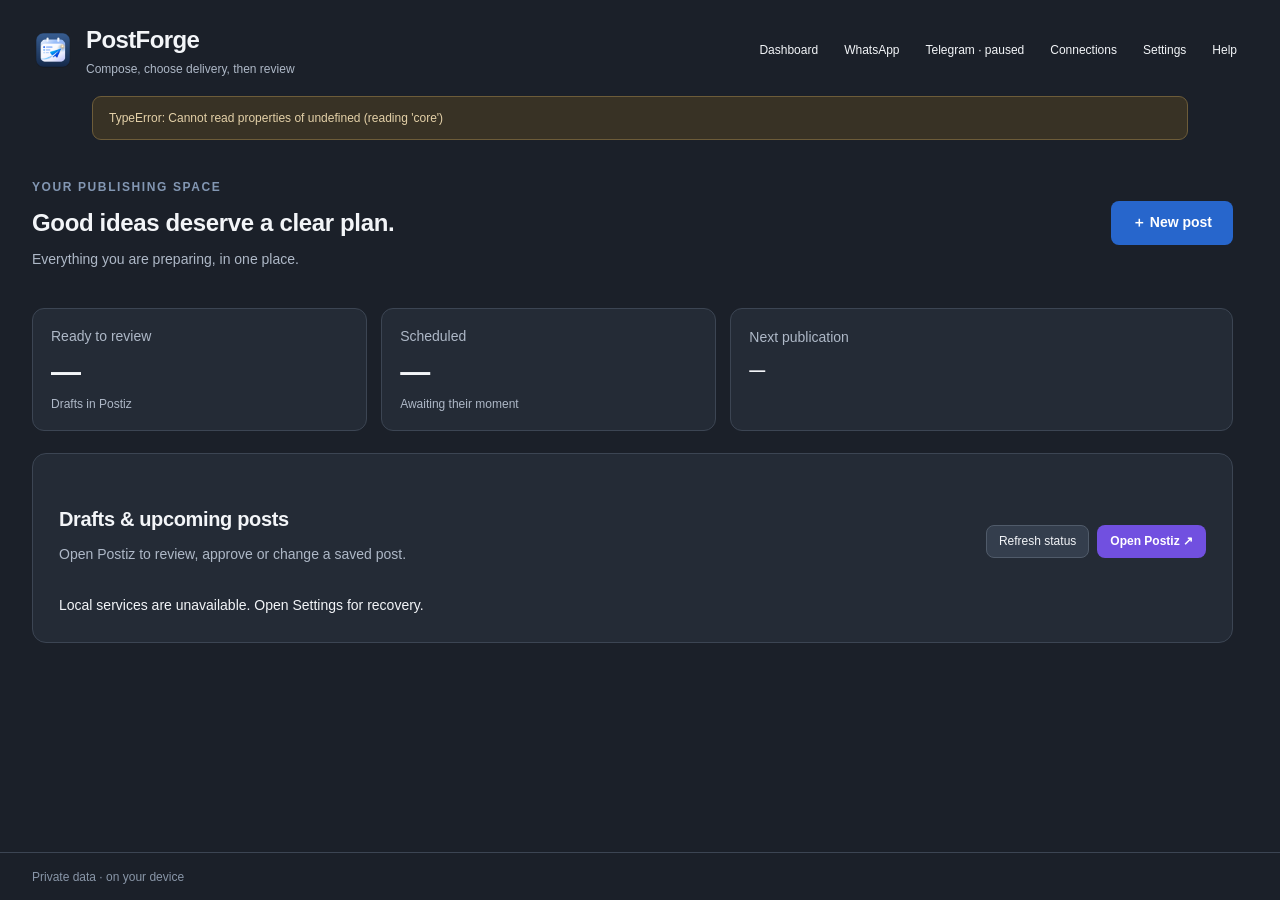
==== commit ba4e08dd: "Release PostForge 2.0.0 with messaging controls, audit fixes and accessible UI WhatsApp shows the li" ====
--- a/desktop/ui/index.html
+++ b/desktop/ui/index.html
@@ -32,6 +32,14 @@
 <path class="mix-swirl" d="M27 39Q48 48 69 39"/>
 <g class="mix-sparks"><path d="m18 14 1.5 4.5L24 20l-4.5 1.5L18 26l-1.5-4.5L12 20l4.5-1.5Z"/><path d="m80 22 1 3 3 1-3 1-1 3-1-3-3-1 3-1Z"/><path d="m40 6 1 3 3 1-3 1-1 3-1-3-3-1 3-1Z"/></g>
 </svg><div><strong data-en="Baking your idea" data-es="Horneando tu idea"></strong><span data-en="Finding the right words" data-es="Buscando las palabras precisas"></span></div>
+</div>
+<div id="sending-visual" role="status" aria-live="polite" hidden>
+<svg viewBox="0 0 96 76" aria-hidden="true">
+<rect class="send-cal" x="10" y="18" width="46" height="44" rx="6"/><path class="send-cal-top" d="M10 30h46M22 12v12M44 12v12"/>
+<path class="send-check" d="M22 46l7 7 13-14"/>
+<g class="send-plane"><path d="M58 40 90 24 80 58 70 47Z"/><path d="M70 47 90 24"/></g>
+<path class="send-trail" d="M40 62Q52 56 60 50"/>
+</svg><div><strong id="sending-title"></strong><span id="sending-step"></span></div>
 </div>
 <main>
 <button id="public-access-warning" class="callout" hidden></button>
@@ -198,7 +206,7 @@
 <div class="actions wrap"><button id="network-apply" data-en="Save access settings" data-es="Guardar ajustes de acceso"></button></div>
 <div class="network-recovery"><p class="hint" data-en="Last resort: requesting a different temporary link changes the address again. It does not renew social account sessions and may require updating developer callbacks before a future reconnection." data-es="Último recurso: pedir otro enlace temporal vuelve a cambiar la dirección. No renueva las sesiones de tus redes y puede exigir actualizar las redirecciones antes de una futura reconexión."></p><button id="network-rotate" data-en="Request a different temporary link" data-es="Pedir otro enlace temporal"></button></div>
 </details>
-<div class="actions wrap network-footer"><button id="network-check" data-en="Check again" data-es="Comprobar otra vez"></button><button id="network-accounts" data-en="Check social accounts" data-es="Revisar cuentas de redes"></button><button id="network-postiz" class="postiz" data-en="Open Postiz" data-es="Abrir Postiz"></button><button id="network-close" data-en="Done" data-es="Listo"></button></div>
+<div class="actions between dialog-footer network-footer"><span class="actions wrap"><button id="network-check" data-en="Check again" data-es="Comprobar otra vez"></button><button id="network-accounts" data-en="Check social accounts" data-es="Revisar cuentas de redes"></button></span><span class="actions wrap"><button id="network-close" data-en="Done" data-es="Listo"></button><button id="network-postiz" class="postiz" data-en="Open Postiz" data-es="Abrir Postiz"></button></span></div>
 </dialog>
 <dialog hidden role="dialog" id="app-settings" aria-labelledby="settings-title">
 <h2 id="settings-title" data-en="Settings & connections" data-es="Ajustes y conexiones"></h2>
@@ -220,7 +228,7 @@
 <p data-en="Manage this installation’s containers. Docker Desktop, Ollama and other projects are left running." data-es="Administra los contenedores de esta instalación. Docker Desktop, Ollama y otros proyectos siguen en ejecución."></p>
 <div id="services-summary" class="callout" role="status"></div><progress id="services-progress" max="100" hidden></progress><p id="services-feedback" role="status" aria-live="polite"></p>
 <p class="hint" data-en="Stopping pauses WhatsApp intake. The host Telegram receiver remains available while the Mac is awake. Complete or cancel scheduled work before stopping. Temporary links may change when services start again. After editing .env, use Apply settings changes: only changed services restart and the current link is kept." data-es="Al detener los servicios se pausa el ingreso por WhatsApp. El receptor de Telegram sigue disponible mientras el Mac esté despierto. Completa o cancela el trabajo programado antes de detenerlos. Los enlaces temporales pueden cambiar al iniciar otra vez. Después de editar .env, usa Aplicar cambios de ajustes: solo se reinician los servicios que cambiaron y se conserva el enlace actual."></p>
-<div class="actions wrap"><button id="services-recheck" data-en="Check again" data-es="Comprobar otra vez"></button><button id="services-start" class="primary" data-en="Start services" data-es="Iniciar servicios"></button><button id="services-stop" class="danger" data-en="Stop services" data-es="Detener servicios"></button><button id="services-network" data-en="Check Postiz link" data-es="Revisar enlace de Postiz"></button><button id="services-close" data-en="Done" data-es="Listo"></button></div>
+<div class="actions between dialog-footer"><span class="actions wrap"><button id="services-recheck" data-en="Check again" data-es="Comprobar otra vez"></button><button id="services-network" data-en="Check Postiz link" data-es="Revisar enlace de Postiz"></button><button id="services-stop" class="danger" data-en="Stop services" data-es="Detener servicios"></button></span><span class="actions wrap"><button id="services-close" data-en="Done" data-es="Listo"></button><button id="services-start" class="primary" data-en="Start services" data-es="Iniciar servicios"></button></span></div>
 </dialog>
 <dialog hidden role="dialog" id="preferences-dialog" aria-labelledby="preferences-title">
 <h2 id="preferences-title" data-en="History & caption defaults" data-es="Historial y ajustes del texto"></h2>
@@ -229,19 +237,26 @@
 <div class="settings-field"><label for="preference-tag" data-en="Default business hashtag · optional" data-es="Hashtag predeterminado del negocio · opcional"></label><input id="preference-tag" placeholder="#YourBusiness" maxlength="61"><small data-en="Leave empty to omit it. Generated hashtags remain alongside this final tag." data-es="Déjalo vacío para omitirlo. Los hashtags generados se conservan junto a esta etiqueta final."></small></div>
 <details class="access-guide"><summary data-en="Advanced · local caption model" data-es="Avanzado · modelo local para textos"></summary><div class="settings-field"><label for="preference-model" data-en="Installed Ollama model" data-es="Modelo instalado en Ollama"></label><input id="preference-model" list="preference-models" autocomplete="off" spellcheck="false"><datalist id="preference-models"></datalist><small data-en="Use a model already installed on this machine. This does not download models or enable a cloud AI provider. Exact words work without a model." data-es="Usa un modelo que ya esté instalado en este equipo. Esto no descarga modelos ni activa proveedores de IA en la nube. Conservar tus palabras funciona sin un modelo."></small></div><p id="preference-model-state" class="hint"></p></details>
 <p id="preferences-feedback" role="status" aria-live="polite"></p>
-<div class="actions between"><button id="preferences-close" data-en="Done" data-es="Listo"></button><button id="preferences-save" class="primary" data-en="Save defaults" data-es="Guardar valores predeterminados"></button></div>
+<div class="actions between dialog-footer"><span class="actions wrap"></span><span class="actions wrap"><button id="preferences-close" data-en="Done" data-es="Listo"></button><button id="preferences-save" class="primary" data-en="Save defaults" data-es="Guardar valores predeterminados"></button></span></div>
 </dialog>
 <dialog hidden role="dialog" id="whatsapp-settings" aria-labelledby="whatsapp-title">
 <h2 id="whatsapp-title" data-en="Connect WhatsApp" data-es="Conecta WhatsApp"></h2>
 <div id="wa-state" class="callout" role="status"></div>
-<p data-en="On your phone: WhatsApp → Settings → Linked devices → Link a device. Scan the QR here. An existing working session is kept." data-es="En tu teléfono: WhatsApp → Ajustes → Dispositivos vinculados → Vincular un dispositivo. Escanea el QR aquí. Se conserva una sesión que ya funciona."></p>
+<p id="wa-pair-help" data-en="On your phone: WhatsApp → Settings → Linked devices → Link a device. Scan the QR here. An existing working session is kept." data-es="En tu teléfono: WhatsApp → Ajustes → Dispositivos vinculados → Vincular un dispositivo. Escanea el QR aquí. Se conserva una sesión que ya funciona."></p>
 <img id="wa-qr" alt="WhatsApp pairing QR" hidden><div id="wa-feedback" role="status"></div>
+<details id="wa-howto" class="audience-settings" open><summary data-en="How to post from WhatsApp" data-es="Cómo publicar desde WhatsApp"></summary>
+<ol class="access-steps">
+<li data-en="Keep publishing services running on this computer. The WhatsApp listener starts with them." data-es="Mantén los servicios de publicación en ejecución en este equipo. El receptor de WhatsApp se inicia con ellos."></li>
+<li data-en="On the linked phone, open your own chat: search your name or “Message yourself”." data-es="En el teléfono vinculado, abre tu propio chat: busca tu nombre o “Envíate un mensaje”."></li>
+<li data-en="Send the photo or video first (up to 10 minutes before), then a message that names a network and a time, for example: “Instagram and Facebook tomorrow 9am”. A voice note works too." data-es="Envía primero la foto o el video (hasta 10 minutos antes) y luego un mensaje que nombre una red y una hora, por ejemplo: “Instagram y Facebook mañana a las 9am”. También sirve una nota de voz."></li>
+<li data-en="PostForge replies in the same chat with the plan and creates drafts for you to approve. Messages to anyone else are never read." data-es="PostForge responde en el mismo chat con el plan y crea borradores para que los apruebes. Nunca lee mensajes de otras personas."></li>
+</ol></details>
 <details class="audience-settings"><summary data-en="Status audience" data-es="Audiencia de los Estados"></summary>
 <p class="hint" data-en="The default applies to new plans. Already queued plans keep their audience. Sending to all contacts can take several minutes per video segment." data-es="El valor predeterminado se aplica a los planes nuevos. Los que ya están en cola conservan su audiencia. El envío a todos los contactos puede tardar varios minutos por cada parte del video."></p>
 <label for="wa-audience" data-en="Default audience" data-es="Audiencia predeterminada"></label><select id="wa-audience"><option value="all" data-en="All contacts" data-es="Todos los contactos"></option><option value="test" data-en="Selected contacts" data-es="Contactos seleccionados"></option></select>
 <label id="wa-recipient-field"><span data-en="Phone numbers with country code · separated by commas" data-es="Números con código de país · separados por comas"></span><textarea id="wa-recipients" rows="2" placeholder="+593…"></textarea></label>
 <button id="wa-audience-save" data-en="Save audience" data-es="Guardar audiencia"></button><p id="wa-audience-result" role="status"></p></details>
-<div class="actions between"><button id="wa-refresh" data-en="Get / refresh QR" data-es="Obtener / renovar QR"></button><button id="wa-close" data-en="Done" data-es="Listo"></button></div>
+<div class="actions between dialog-footer"><span class="actions wrap"><button id="wa-logout" class="danger" hidden data-en="Unlink this phone" data-es="Desvincular este teléfono"></button></span><span class="actions wrap"><button id="wa-refresh" data-en="Get / refresh QR" data-es="Obtener / renovar QR"></button><button id="wa-close" class="primary" data-en="Done" data-es="Listo"></button></span></div>
 </dialog>
 
 <dialog hidden role="dialog" id="modal" aria-labelledby="modal-title">
@@ -274,14 +289,14 @@
   </div>
   <p class="hint" data-en="Settings, including the secret token, are stored in the private .env and included in encrypted credentials backups. Restores keep Telegram paused until you confirm the old host is stopped. Keep group privacy enabled; no public webhook or inline mode is required." data-es="Los ajustes, incluido el token secreto, se guardan en el .env privado y viajan en los respaldos cifrados de credenciales. Al restaurar, Telegram queda en pausa hasta confirmar que el equipo anterior está detenido. Mantén activa la privacidad de grupos; no necesitas webhook público ni modo inline."></p>
   </div>
-  <div class="actions end settings-actions"><button id="telegram-close" data-en="Close" data-es="Cerrar"></button><button id="telegram-save" class="primary" data-en="Save settings" data-es="Guardar ajustes"></button></div>
+  <div class="actions between dialog-footer settings-actions"><span class="actions wrap"><button id="telegram-disconnect" class="danger" hidden data-en="Disconnect bot" data-es="Desconectar bot"></button></span><span class="actions wrap"><button id="telegram-close" data-en="Close" data-es="Cerrar"></button><button id="telegram-save" class="primary" data-en="Save settings" data-es="Guardar ajustes"></button></span></div>
 </dialog>
 
 <dialog hidden role="dialog" id="requirements-dialog" aria-labelledby="requirements-title">
 <h2 id="requirements-title" data-en="Setup requirements" data-es="Requisitos de instalación"></h2>
 <p id="requirements-feedback" role="status"></p><div id="requirements-list"></div>
 <p class="hint" data-en="Inspection needs Python and OpenSSL. Restoring needs Docker running with Compose. Publishing video needs FFmpeg and ffprobe. Ollama is optional for generated captions. No dependencies are installed automatically." data-es="La revisión necesita Python y OpenSSL. Para restaurar, Docker debe estar ejecutándose con Compose. Publicar videos necesita FFmpeg y ffprobe. Ollama es opcional para generar textos. No se instalan dependencias automáticamente."></p>
-<div class="actions between"><button id="requirements-close" data-en="Close" data-es="Cerrar"></button><button id="requirements-retry" data-en="Check again" data-es="Revisar otra vez"></button><button id="requirements-restore" data-en="Open backup restore" data-es="Abrir restauración de respaldo"></button></div>
+<div class="actions between dialog-footer"><span class="actions wrap"><button id="requirements-restore" data-en="Open backup restore" data-es="Abrir restauración de respaldo"></button></span><span class="actions wrap"><button id="requirements-close" data-en="Close" data-es="Cerrar"></button><button id="requirements-retry" data-en="Check again" data-es="Revisar otra vez"></button></span></div>
 </dialog>
 
 <dialog hidden role="dialog" id="updates-dialog" aria-labelledby="updates-title">
@@ -289,7 +304,7 @@
 <progress id="updates-progress" hidden></progress><p id="updates-feedback" role="status"></p>
 <p id="updates-services" class="hint" hidden></p><button id="updates-releases" hidden data-en="Review available releases" data-es="Revisar versiones disponibles"></button>
 <p class="hint" data-en="Installing updates restarts the desktop and refreshes configured services. Finish active publishing first. Your credentials, media and data are retained." data-es="La instalación reinicia la app y actualiza los servicios configurados. Primero termina cualquier publicación activa. Se conservan tus credenciales, archivos y datos."></p>
-<div class="actions between"><button id="updates-close" data-en="Close" data-es="Cerrar"></button><button id="updates-retry" data-en="Check again" data-es="Revisar otra vez"></button><button id="updates-install" class="primary" hidden data-en="Download &amp; install" data-es="Descargar e instalar"></button></div>
+<div class="actions between dialog-footer"><span class="actions wrap"><button id="updates-retry" data-en="Check again" data-es="Revisar otra vez"></button></span><span class="actions wrap"><button id="updates-close" data-en="Close" data-es="Cerrar"></button><button id="updates-install" class="primary" hidden data-en="Download &amp; install" data-es="Descargar e instalar"></button></span></div>
 </dialog>
 
 <dialog hidden role="dialog" id="help-dialog" aria-labelledby="help-title">
@@ -312,8 +327,9 @@
 <progress id="backup-progress" value="0" max="100" hidden></progress><p id="backup-stage" role="status"></p><div id="backup-result"></div>
 <label id="backup-replace-row" hidden><input id="backup-replace" type="checkbox"><span data-en="Replace existing local Postiz data (a rollback backup is created first)." data-es="Reemplazar los datos locales de Postiz (primero se crea un respaldo de recuperación)."></span></label>
 <label id="backup-old-host-row" hidden><input id="backup-old-host" type="checkbox"><span data-en="The previous publishing host is stopped." data-es="El equipo que publicaba anteriormente está detenido."></span></label>
-<div class="actions between"><button id="backup-close" data-en="Close" data-es="Cerrar"></button><button id="backup-resume" hidden data-en="Resume progress" data-es="Retomar progreso"></button><button id="backup-start" class="primary" data-en="Create backup" data-es="Crear respaldo"></button><button id="backup-restore" class="danger" hidden data-en="Restore this backup" data-es="Restaurar este respaldo"></button></div>
-</dialog>
-<dialog hidden role="dialog" id="connections-dialog" aria-labelledby="connections-title"><h2 id="connections-title" data-en="Channel connections" data-es="Conexiones de los canales"></h2><p class="hint" data-en="Connection status and token validity reported by Postiz. Publishing results appear in the history." data-es="Estado de conexión y vigencia de los tokens que registra Postiz. Los resultados de publicación aparecen en el historial."></p><div id="connection-summary" class="callout" role="status"></div><div id="connection-rows"></div><p id="connection-checked" class="hint"></p><div class="actions between"><button id="connections-refresh" data-en="Check &amp; renew" data-es="Revisar y renovar"></button><button id="connections-close" data-en="Done" data-es="Listo"></button></div></dialog>
+<div class="actions between dialog-footer"><span class="actions wrap"><button id="backup-resume" hidden data-en="Resume progress" data-es="Retomar progreso"></button></span><span class="actions wrap"><button id="backup-close" data-en="Close" data-es="Cerrar"></button><button id="backup-start" class="primary" data-en="Create backup" data-es="Crear respaldo"></button><button id="backup-restore" class="danger" hidden data-en="Restore this backup" data-es="Restaurar este respaldo"></button></span></div>
+</dialog>
+<dialog hidden role="dialog" id="connections-dialog" aria-labelledby="connections-title"><h2 id="connections-title" data-en="Channel connections" data-es="Conexiones de los canales"></h2><p class="hint" data-en="Connection status and token validity reported by Postiz. Publishing results appear in the history." data-es="Estado de conexión y vigencia de los tokens que registra Postiz. Los resultados de publicación aparecen en el historial."></p><div id="connection-summary" class="callout" role="status"></div><div id="connection-rows"></div><p id="connection-checked" class="hint"></p><div class="actions between dialog-footer"><span class="actions wrap"><button id="connections-refresh" data-en="Check &amp; renew" data-es="Revisar y renovar"></button></span><span class="actions wrap"><button id="connections-close" data-en="Done" data-es="Listo"></button></span></div>
+</dialog>
 </body>
 </html>
--- a/desktop/ui/style.css
+++ b/desktop/ui/style.css
@@ -4,12 +4,12 @@
   /* One type scale for the whole app. */
   --fs-small:12px; --fs-body:14px; --fs-large:16px; --fs-title:20px; --fs-display:24px; --fs-stat:30px;
   /* Action colours: Postiz (violet), publish now (green), drafts (blue), disruptive (red). */
-  --postiz:#8b6cf0; --postiz-hover:#9d84f5; --publish:#2f9e62; --publish-hover:#38b572; --danger:#e0786a; }
+  --action:#2766cc; --action-hover:#2a6fdb; --postiz:#7150e0; --postiz-hover:#7a5ae6; --publish:#1d7a4c; --publish-hover:#1e8050; --danger:#e0786a; }
 * { box-sizing:border-box; }
 html { height:100%; }
 body { margin:0; height:100vh; height:100dvh; display:flex; flex-direction:column; overflow:hidden; background:var(--bg); color:var(--ink); font:var(--fs-body)/1.5 -apple-system,BlinkMacSystemFont,"Segoe UI",sans-serif; -webkit-font-smoothing:antialiased; }
-header,footer,main,nav,#notice,#baking-visual { max-width:1160px; margin:0 auto; width:100%; }
-body > header,body > footer,body > nav,#notice,#baking-visual { flex-shrink:0; }
+header,footer,main,nav,#notice,#baking-visual,#sending-visual { max-width:1160px; margin:0 auto; width:100%; }
+body > header,body > footer,body > nav,#notice,#baking-visual,#sending-visual { flex-shrink:0; }
 header { display:flex; align-items:center; justify-content:space-between; gap:20px; padding:22px 32px 18px; }
 h1 { font-size:var(--fs-display); font-weight:650; letter-spacing:-.6px; margin:0; }
 h2 { font-size:var(--fs-title); font-weight:650; letter-spacing:-.35px; margin:0 0 10px; }
@@ -25,14 +25,14 @@
 button { cursor:pointer; color:var(--ink); background:#343e4d; border:1px solid #505b6a; border-radius:8px; padding:8px 14px; font-weight:500; line-height:1.4; transition:background .15s,border-color .15s; }
 button:hover:not(:disabled) { background:#414e60; border-color:#748299; }
 button:disabled { opacity:.4; cursor:default; }
-button.primary { color:white; background:var(--blue); border-color:transparent; padding:11px 20px; font-weight:600; }
-button.primary:hover:not(:disabled) { background:#5d9ffa; }
+button.primary { color:white; background:var(--action); border-color:transparent; padding:11px 20px; font-weight:600; }
+button.primary:hover:not(:disabled) { background:var(--action-hover); }
 button:focus-visible,input:focus-visible,select:focus-visible,textarea:focus-visible,summary:focus-visible { outline:3px solid #8dbaff; outline-offset:3px; }
 .tools button { background:transparent; border-color:transparent; padding:7px 10px; font-size:var(--fs-small); }
 .tools button:hover:not(:disabled) { background:#ffffff0c; }
 .tools .ready { color:#8fd6ad; }
 .tools .ready:hover { background:#8fd6ad10; }
-input,select,textarea { background:var(--field); border:1px solid #536073; border-radius:8px; color:var(--ink); padding:10px 12px; max-width:100%; }
+input,select,textarea { background:var(--field); border:1px solid #73839a; border-radius:8px; color:var(--ink); padding:10px 12px; max-width:100%; }
 textarea { display:block; width:100%; min-height:130px; max-height:300px; resize:vertical; margin:10px 0; line-height:1.65; }
 input[type=checkbox],input[type=radio] { accent-color:var(--blue); }
 nav { display:flex; gap:4px; padding:0 32px 18px; }
@@ -69,7 +69,7 @@
 .media-heading { justify-content:space-between; flex-wrap:wrap; margin-top:24px; }
 .media-heading button { font-size:var(--fs-small); padding:7px 12px; }
 .media-heading > div:has(button),.dashboard-actions { display:flex; gap:8px; align-items:center; }
-#drop-zone { margin:12px 0 24px; padding:16px; border:1px dashed #536073; border-radius:9px; }
+#drop-zone { margin:12px 0 24px; padding:16px; border:1px dashed #73839a; border-radius:9px; }
 #drop-zone p { margin:0; font-size:var(--fs-small); }
 #media-list { padding-left:20px; font-size:var(--fs-small); overflow-wrap:anywhere; }
 #media-list:empty { display:none; }
@@ -228,7 +228,7 @@
 
 .backup-modes { display:flex; gap:12px; margin:20px 0 12px; }
 .backup-modes button { flex:1; min-height:44px; }
-.backup-modes button[aria-pressed=true] { background:var(--blue); color:white; border-color:var(--blue); }
+.backup-modes button[aria-pressed=true] { background:var(--action); color:white; border-color:var(--action); }
 #backup-instructions { line-height:1.6; margin-bottom:20px; }
 #backup-stage:empty, #backup-result:empty { display:none; }
 #backup-stage[data-error=true] { color:var(--red, #ffb4ab); }
@@ -282,3 +282,30 @@
   .spinner,.working::before,#notice.busy::before,button.loading::after { animation:spin .8s linear infinite; }
   @keyframes spin { to { transform:rotate(360deg); } }
 }
+
+/* Scheduling: a calendar gets its check while a plane carries the posts out. */
+#sending-visual { display:flex; align-items:center; justify-content:center; gap:16px; padding:10px 32px 18px; }
+#sending-visual svg { width:64px; height:54px; flex:none; overflow:visible; }
+#sending-visual strong { display:block; font-size:var(--fs-body); font-weight:500; }#sending-visual span { display:block; font-size:var(--fs-small); color:var(--muted); margin-top:2px; min-height:1.5em; }
+.send-cal { fill:var(--bg); stroke:#8194ae; stroke-width:2; }.send-cal-top { fill:none; stroke:#8194ae; stroke-width:2; stroke-linecap:round; }
+.send-check { fill:none; stroke:#5fd08f; stroke-width:3; stroke-linecap:round; stroke-linejoin:round; stroke-dasharray:32; stroke-dashoffset:0; }
+.send-plane path { fill:#a3c8fa; stroke:#6ea7f5; stroke-width:1.5; stroke-linejoin:round; }.send-trail { fill:none; stroke:#6ea7f5; stroke-width:1.5; stroke-dasharray:3 4; }
+@media(prefers-reduced-motion:no-preference) {
+  .send-check { animation:send-check 2.4s ease-in-out infinite; }
+  .send-plane { animation:send-plane 2.4s ease-in-out infinite; }
+  .send-trail { animation:send-trail 2.4s linear infinite; }
+  @keyframes send-check { 0%,15% { stroke-dashoffset:32; } 45%,100% { stroke-dashoffset:0; } }
+  @keyframes send-plane { 0%,30% { transform:translate(-6px,6px); opacity:0; } 50% { opacity:1; } 85% { transform:translate(8px,-8px); opacity:1; } 100% { transform:translate(14px,-14px); opacity:0; } }
+  @keyframes send-trail { to { stroke-dashoffset:-14; } }
+}
+
+/* Every window: other actions on the left; Close/Done and the main action on the right (main last). */
+.dialog-footer { flex-wrap:wrap; row-gap:10px; }
+.dialog-footer > span { gap:10px; }
+.dialog-footer > span:last-child { margin-left:auto; justify-content:flex-end; }
+.dialog-footer > span:empty { display:none; }
+
+/* A status that is healthy reads green everywhere; yellow stays reserved for attention. */
+.callout.ok { background:#253a30; border-color:#527d65; color:#b6e5c7; }
+/* Narrow windows keep every header button on one line: the activity pill shrinks to its spinner. */
+@media(max-width:1000px) { .activity { padding:6px 8px; margin-right:4px; } #activity-text { position:absolute; width:1px; height:1px; overflow:hidden; clip:rect(0 0 0 0); } }
